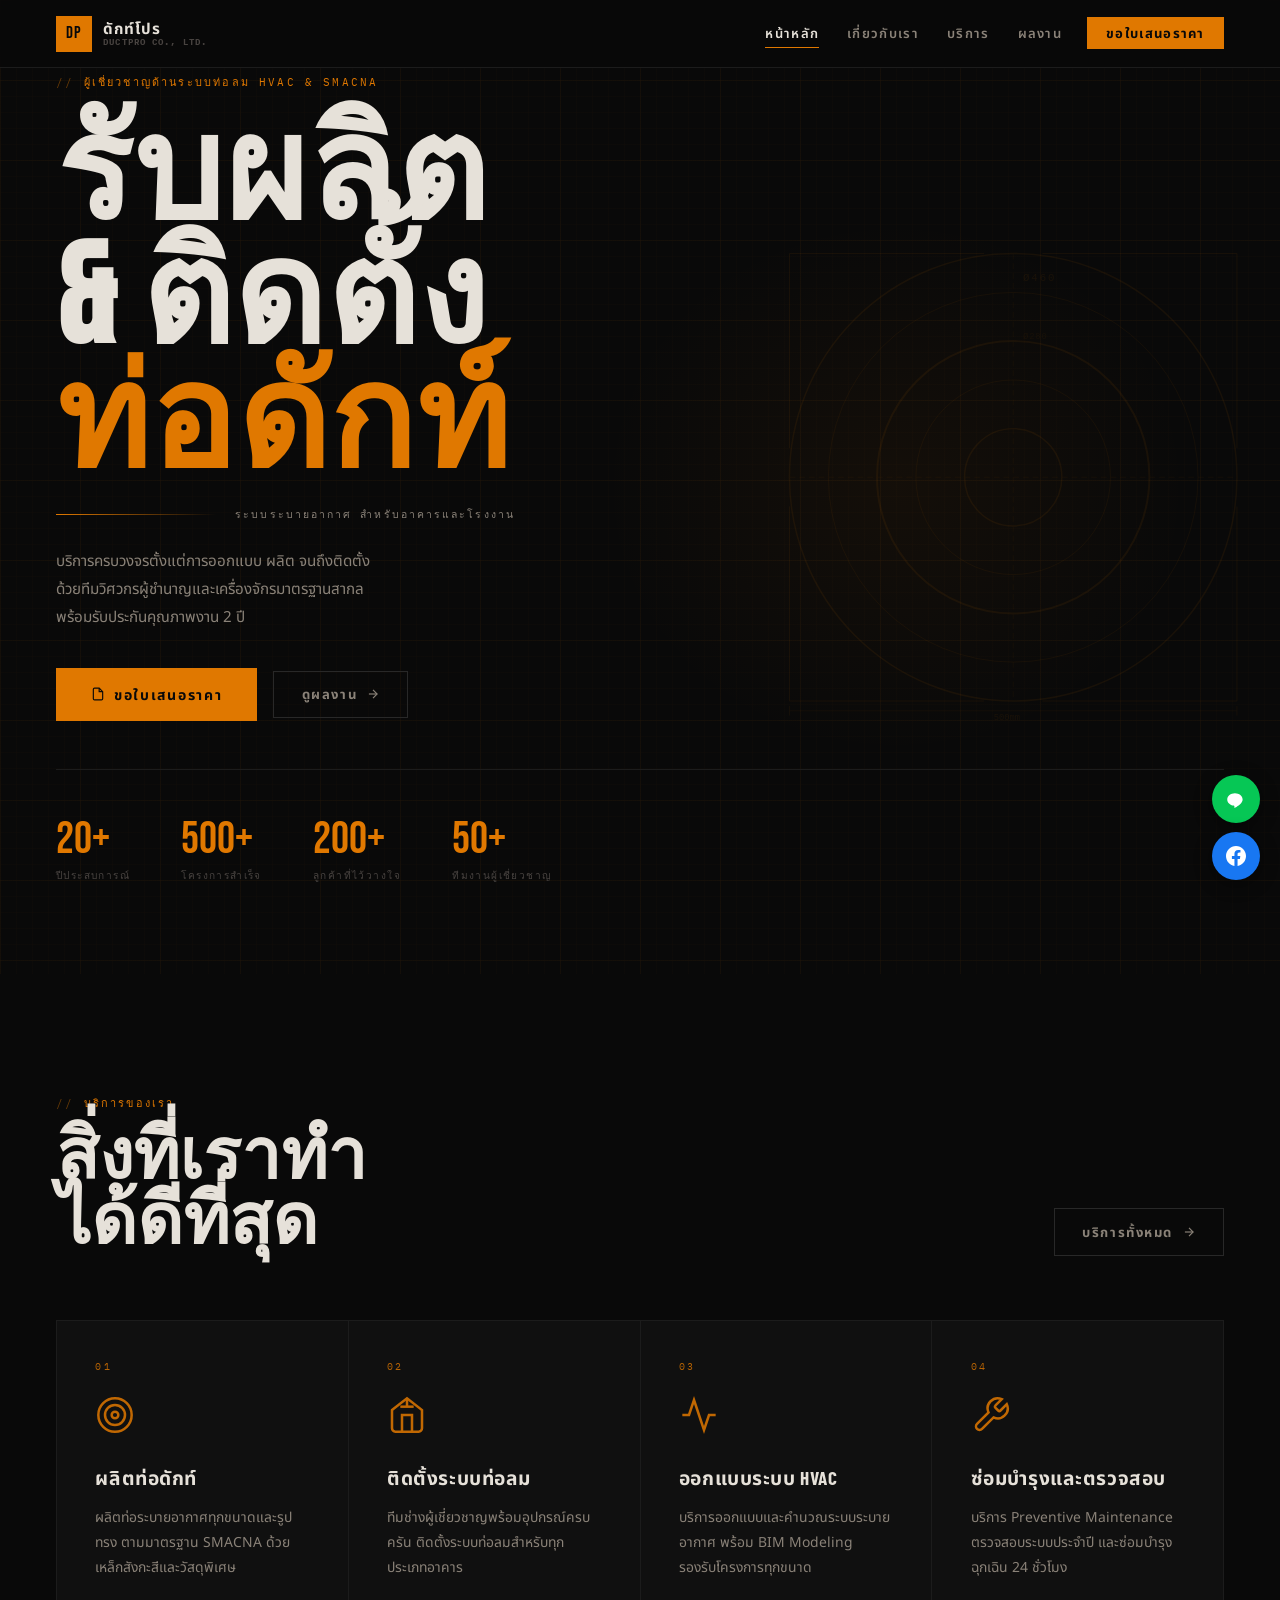
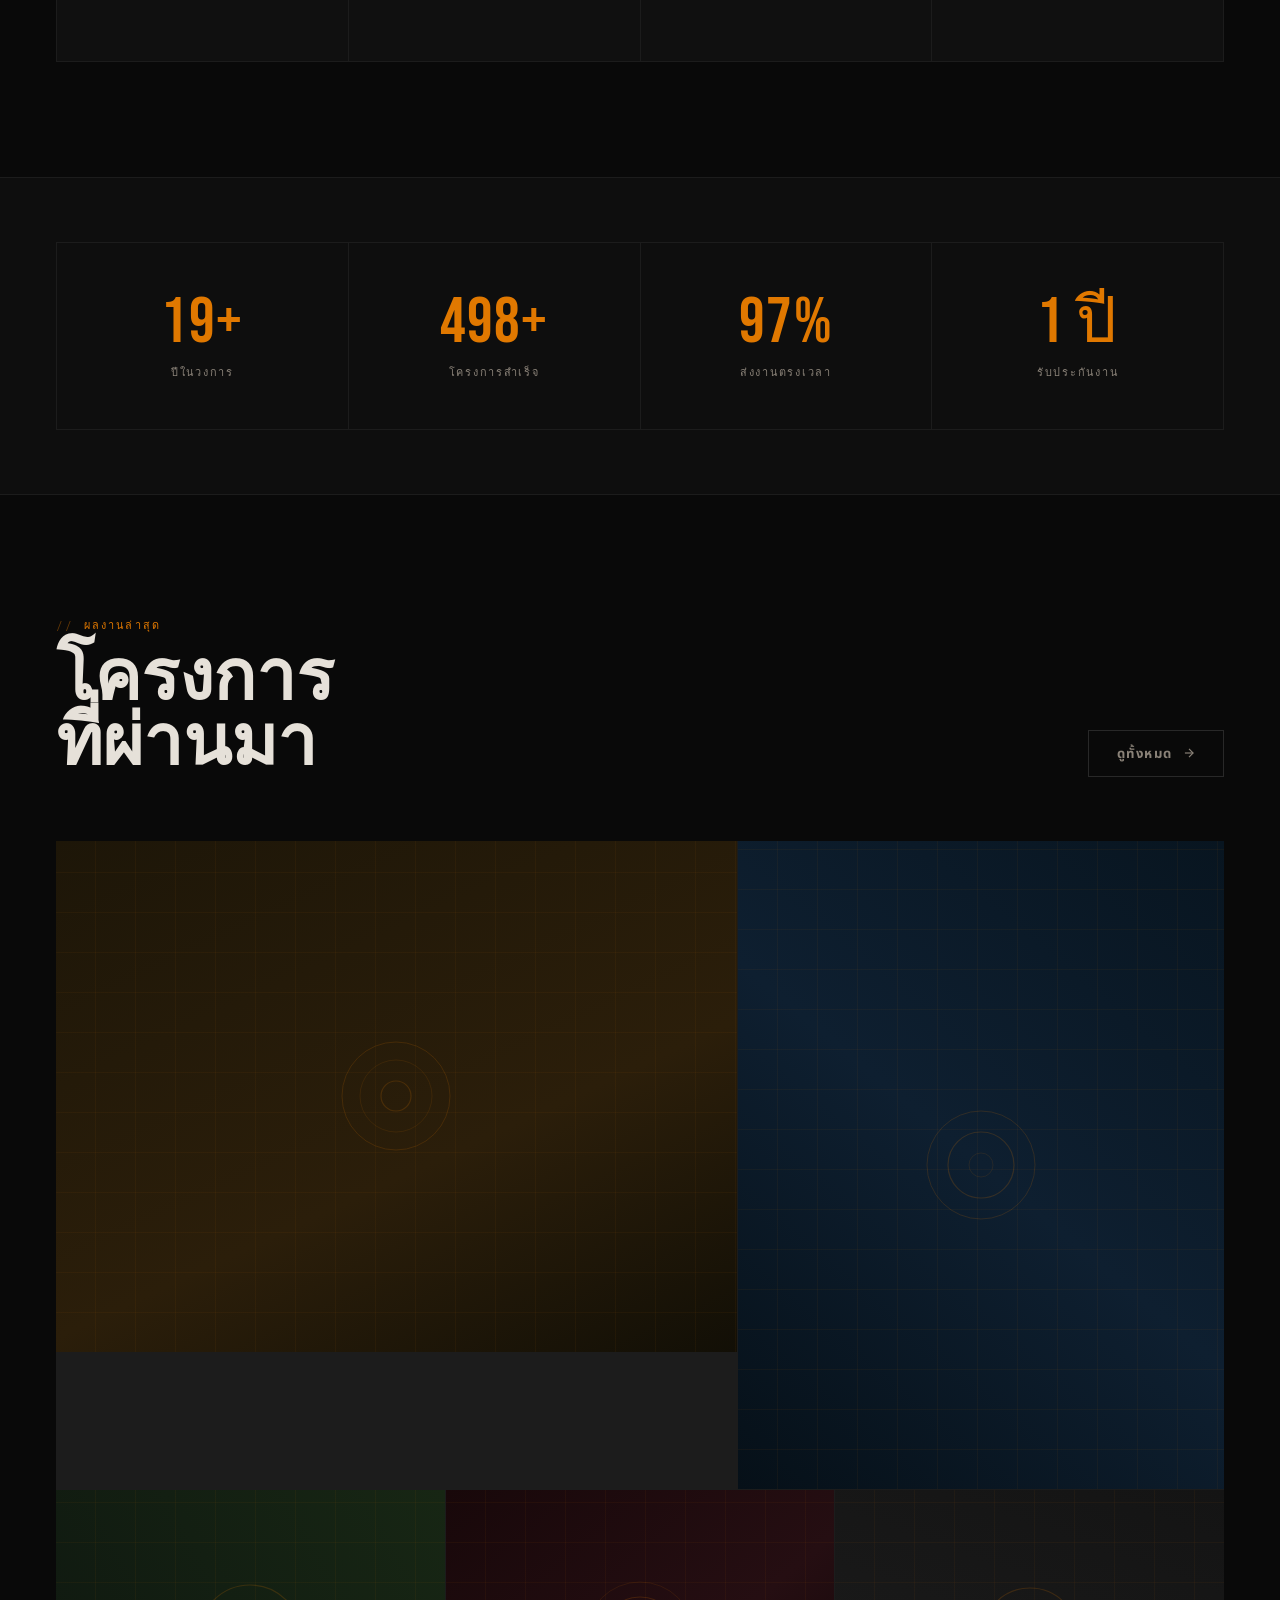
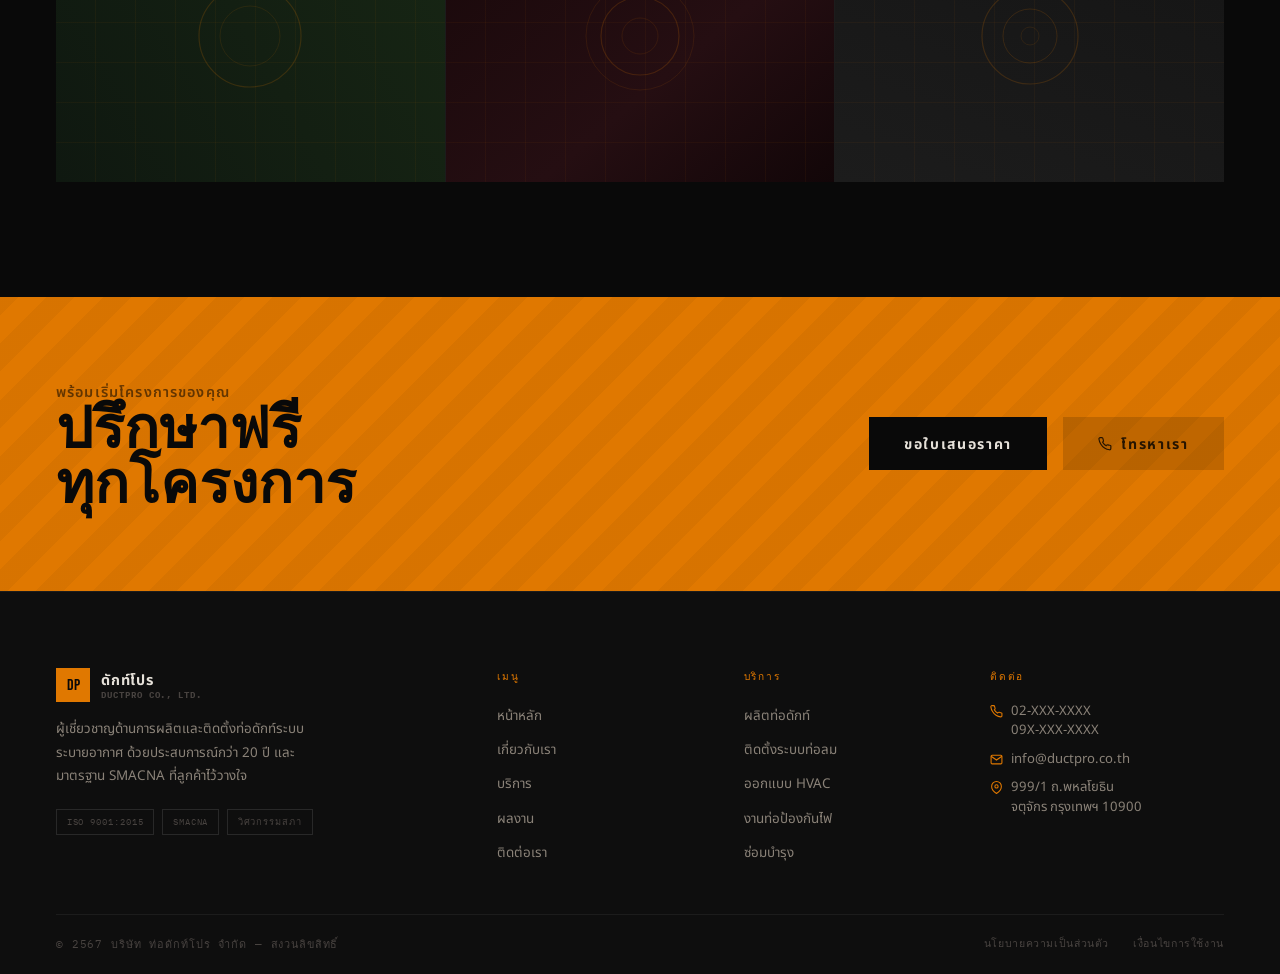
==== index.html @ 01f3a8cb "Initial commit: pipe company website (ท่อดักท์โปร) - 5 pages: home, about, services, portfolio, cont" ====
<!DOCTYPE html>
<html lang="th">
<head>
  <meta charset="UTF-8">
  <meta name="viewport" content="width=device-width, initial-scale=1.0">
  <title>บริษัท ท่อดักท์โปร จำกัด | ผู้เชี่ยวชาญรับผลิตและติดตั้งท่อดักท์ระบบระบายอากาศ</title>
  <meta name="description" content="บริษัท ท่อดักท์โปร จำกัด รับผลิตและติดตั้งท่อดักท์ ระบบท่อลม HVAC สำหรับอาคารสำนักงาน โรงงาน โรงแรม โรงพยาบาล ครบวงจร มาตรฐาน SMACNA ประสบการณ์กว่า 20 ปี">
  <meta name="keywords" content="ท่อดักท์, ท่อลม, ระบบระบายอากาศ, ติดตั้งท่อ, ผลิตท่อ, ท่อ HVAC, ท่อสังกะสี, duct work, ระบบปรับอากาศ, ท่อดักท์โปร">
  <meta property="og:title" content="ท่อดักท์โปร — ผู้เชี่ยวชาญระบบท่อลม HVAC">
  <meta property="og:description" content="รับผลิตและติดตั้งท่อดักท์ระบบระบายอากาศ ครบวงจร มาตรฐาน SMACNA ประสบการณ์ 20 ปี">
  <meta property="og:type" content="website">
  <link rel="preconnect" href="https://fonts.googleapis.com">
  <link rel="preconnect" href="https://fonts.gstatic.com" crossorigin>
  <link href="https://fonts.googleapis.com/css2?family=Bebas+Neue&family=Barlow+Condensed:wght@400;600;700&family=Noto+Sans+Thai:wght@300;400;500;600;700&family=IBM+Plex+Mono:wght@400;500&display=swap" rel="stylesheet">
  <!-- Google Analytics -->
  <script async src="https://www.googletagmanager.com/gtag/js?id=G-XXXXXXXXXX"></script>
  <script>
    window.dataLayer = window.dataLayer || [];
    function gtag(){dataLayer.push(arguments);}
    gtag('js', new Date());
    gtag('config', 'G-XXXXXXXXXX');
  </script>
  <link rel="stylesheet" href="css/style.css">
</head>
<body>

<!-- ─── Navigation ─────────────────────────────────────────── -->
<nav class="nav" id="mainNav">
  <div class="nav__inner">
    <a href="index.html" class="nav__logo">
      <div class="nav__logo-mark">DP</div>
      <div class="nav__logo-text">
        ดักท์โปร
        <span class="nav__logo-sub">DUCTPRO CO., LTD.</span>
      </div>
    </a>
    <ul class="nav__links">
      <li><a href="index.html" class="active">หน้าหลัก</a></li>
      <li><a href="about.html">เกี่ยวกับเรา</a></li>
      <li><a href="services.html">บริการ</a></li>
      <li><a href="portfolio.html">ผลงาน</a></li>
      <li><a href="contact.html" class="nav__cta">ขอใบเสนอราคา</a></li>
    </ul>
    <button class="nav__toggle" id="navToggle" aria-label="เมนู">
      <span></span><span></span><span></span>
    </button>
  </div>
</nav>

<!-- ─── Hero ────────────────────────────────────────────────── -->
<section class="hero">
  <!-- Technical pipe cross-section decoration -->
  <svg class="hero__deco" viewBox="0 0 500 500" fill="none" xmlns="http://www.w3.org/2000/svg" aria-hidden="true">
    <circle cx="250" cy="250" r="230" stroke="#E07800" stroke-width="1.5"/>
    <circle cx="250" cy="250" r="190" stroke="#E07800" stroke-width="0.8"/>
    <circle cx="250" cy="250" r="140" stroke="#E07800" stroke-width="2"/>
    <circle cx="250" cy="250" r="100" stroke="#E07800" stroke-width="0.8"/>
    <circle cx="250" cy="250" r="50"  stroke="#E07800" stroke-width="1.5"/>
    <line x1="20"  y1="250" x2="480" y2="250" stroke="#E07800" stroke-width="0.6" stroke-dasharray="6 4"/>
    <line x1="250" y1="20"  x2="250" y2="480" stroke="#E07800" stroke-width="0.6" stroke-dasharray="6 4"/>
    <path d="M 20 220 L 20 20 L 220 20" stroke="#E07800" stroke-width="1" fill="none"/>
    <path d="M 480 220 L 480 20 L 280 20" stroke="#E07800" stroke-width="1" fill="none"/>
    <path d="M 20 280 L 20 480 L 220 480" stroke="#E07800" stroke-width="1" fill="none"/>
    <path d="M 480 280 L 480 480 L 280 480" stroke="#E07800" stroke-width="1" fill="none"/>
    <text x="260" y="48" fill="#E07800" font-size="11" font-family="monospace" letter-spacing="2">Ø460</text>
    <text x="260" y="108" fill="#E07800" font-size="9" font-family="monospace" letter-spacing="1" opacity="0.7">Ø280</text>
    <line x1="20" y1="490" x2="480" y2="490" stroke="#E07800" stroke-width="0.6"/>
    <line x1="20"  y1="485" x2="20"  y2="495" stroke="#E07800" stroke-width="0.8"/>
    <line x1="480" y1="485" x2="480" y2="495" stroke="#E07800" stroke-width="0.8"/>
    <text x="230" y="500" fill="#E07800" font-size="9" font-family="monospace">500mm</text>
  </svg>

  <div class="hero__content">
    <div class="hero__inner">
      <div class="hero__eyebrow">
        <span class="label">ผู้เชี่ยวชาญด้านระบบท่อลม HVAC &amp; SMACNA</span>
      </div>
      <h1 class="hero__title">
        รับผลิต<br>
        &amp; ติดตั้ง
        <em>ท่อดักท์</em>
      </h1>
      <div class="hero__rule">
        <div class="hero__rule-line"></div>
        <span class="hero__rule-text">ระบบระบายอากาศ สำหรับอาคารและโรงงาน</span>
      </div>
      <p class="hero__desc">
        บริการครบวงจรตั้งแต่การออกแบบ ผลิต จนถึงติดตั้ง<br>
        ด้วยทีมวิศวกรผู้ชำนาญและเครื่องจักรมาตรฐานสากล<br>
        พร้อมรับประกันคุณภาพงาน 2 ปี
      </p>
      <div class="hero__actions">
        <a href="contact.html" class="btn btn--primary btn--lg">
          <svg viewBox="0 0 24 24" fill="none" stroke="currentColor" stroke-width="2"><path d="M14 2H6a2 2 0 0 0-2 2v16a2 2 0 0 0 2 2h12a2 2 0 0 0 2-2V8z"/><polyline points="14 2 14 8 20 8"/></svg>
          ขอใบเสนอราคา
        </a>
        <a href="portfolio.html" class="btn btn--outline">
          ดูผลงาน
          <svg viewBox="0 0 24 24" fill="none" stroke="currentColor" stroke-width="2"><line x1="5" y1="12" x2="19" y2="12"/><polyline points="12 5 19 12 12 19"/></svg>
        </a>
      </div>
      <div class="hero__stats">
        <div class="hero__stat">
          <span class="hero__stat-num" data-target="20" data-suffix="+">20+</span>
          <span class="hero__stat-label">ปีประสบการณ์</span>
        </div>
        <div class="hero__stat">
          <span class="hero__stat-num" data-target="500" data-suffix="+">500+</span>
          <span class="hero__stat-label">โครงการสำเร็จ</span>
        </div>
        <div class="hero__stat">
          <span class="hero__stat-num" data-target="200" data-suffix="+">200+</span>
          <span class="hero__stat-label">ลูกค้าที่ไว้วางใจ</span>
        </div>
        <div class="hero__stat">
          <span class="hero__stat-num" data-target="50" data-suffix="+">50+</span>
          <span class="hero__stat-label">ทีมงานผู้เชี่ยวชาญ</span>
        </div>
      </div>
    </div>
  </div>
</section>

<!-- ─── Services Preview ─────────────────────────────────────── -->
<section class="section">
  <div class="container">
    <div class="sec-header sec-header--row reveal">
      <div>
        <span class="label">บริการของเรา</span>
        <h2 class="sec-title">สิ่งที่เราทำ<br>ได้ดีที่สุด</h2>
      </div>
      <a href="services.html" class="btn btn--outline">
        บริการทั้งหมด
        <svg viewBox="0 0 24 24" fill="none" stroke="currentColor" stroke-width="2"><line x1="5" y1="12" x2="19" y2="12"/><polyline points="12 5 19 12 12 19"/></svg>
      </a>
    </div>
    <div class="services-grid">
      <div class="service-card reveal delay-1">
        <span class="service-card__num">01</span>
        <svg class="service-card__icon" viewBox="0 0 24 24" fill="none" stroke="currentColor" stroke-width="1.5">
          <path d="M12 22C6.477 22 2 17.523 2 12S6.477 2 12 2s10 4.477 10 10-4.477 10-10 10z"/>
          <path d="M12 18c-3.314 0-6-2.686-6-6s2.686-6 6-6 6 2.686 6 6-2.686 6-6 6z"/>
          <circle cx="12" cy="12" r="2"/>
        </svg>
        <h3 class="service-card__title">ผลิตท่อดักท์</h3>
        <p class="service-card__desc">ผลิตท่อระบายอากาศทุกขนาดและรูปทรง ตามมาตรฐาน SMACNA ด้วยเหล็กสังกะสีและวัสดุพิเศษ</p>
        <a href="services.html" class="service-card__link">
          รายละเอียด
          <svg viewBox="0 0 24 24" fill="none" stroke="currentColor" stroke-width="2"><line x1="5" y1="12" x2="19" y2="12"/><polyline points="12 5 19 12 12 19"/></svg>
        </a>
      </div>
      <div class="service-card reveal delay-2">
        <span class="service-card__num">02</span>
        <svg class="service-card__icon" viewBox="0 0 24 24" fill="none" stroke="currentColor" stroke-width="1.5">
          <path d="M3 9l9-7 9 7v11a2 2 0 0 1-2 2H5a2 2 0 0 1-2-2z"/>
          <path d="M9 22V12h6v10"/>
          <line x1="12" y1="2" x2="12" y2="7"/>
          <path d="M8 7h8"/>
        </svg>
        <h3 class="service-card__title">ติดตั้งระบบท่อลม</h3>
        <p class="service-card__desc">ทีมช่างผู้เชี่ยวชาญพร้อมอุปกรณ์ครบครัน ติดตั้งระบบท่อลมสำหรับทุกประเภทอาคาร</p>
        <a href="services.html" class="service-card__link">
          รายละเอียด
          <svg viewBox="0 0 24 24" fill="none" stroke="currentColor" stroke-width="2"><line x1="5" y1="12" x2="19" y2="12"/><polyline points="12 5 19 12 12 19"/></svg>
        </a>
      </div>
      <div class="service-card reveal delay-3">
        <span class="service-card__num">03</span>
        <svg class="service-card__icon" viewBox="0 0 24 24" fill="none" stroke="currentColor" stroke-width="1.5">
          <polyline points="22 12 18 12 15 21 9 3 6 12 2 12"/>
        </svg>
        <h3 class="service-card__title">ออกแบบระบบ HVAC</h3>
        <p class="service-card__desc">บริการออกแบบและคำนวณระบบระบายอากาศ พร้อม BIM Modeling รองรับโครงการทุกขนาด</p>
        <a href="services.html" class="service-card__link">
          รายละเอียด
          <svg viewBox="0 0 24 24" fill="none" stroke="currentColor" stroke-width="2"><line x1="5" y1="12" x2="19" y2="12"/><polyline points="12 5 19 12 12 19"/></svg>
        </a>
      </div>
      <div class="service-card reveal delay-4">
        <span class="service-card__num">04</span>
        <svg class="service-card__icon" viewBox="0 0 24 24" fill="none" stroke="currentColor" stroke-width="1.5">
          <path d="M14.7 6.3a1 1 0 0 0 0 1.4l1.6 1.6a1 1 0 0 0 1.4 0l3.77-3.77a6 6 0 0 1-7.94 7.94l-6.91 6.91a2.12 2.12 0 0 1-3-3l6.91-6.91a6 6 0 0 1 7.94-7.94l-3.76 3.76z"/>
        </svg>
        <h3 class="service-card__title">ซ่อมบำรุงและตรวจสอบ</h3>
        <p class="service-card__desc">บริการ Preventive Maintenance ตรวจสอบระบบประจำปี และซ่อมบำรุงฉุกเฉิน 24 ชั่วโมง</p>
        <a href="services.html" class="service-card__link">
          รายละเอียด
          <svg viewBox="0 0 24 24" fill="none" stroke="currentColor" stroke-width="2"><line x1="5" y1="12" x2="19" y2="12"/><polyline points="12 5 19 12 12 19"/></svg>
        </a>
      </div>
    </div>
  </div>
</section>

<!-- ─── Stats ────────────────────────────────────────────────── -->
<div class="stats-strip section--sm">
  <div class="container">
    <div class="stats-grid reveal">
      <div class="stat-item">
        <span class="stat-item__num" data-target="20" data-suffix="+">20+</span>
        <span class="stat-item__label">ปีในวงการ</span>
      </div>
      <div class="stat-item">
        <span class="stat-item__num" data-target="500" data-suffix="+">500+</span>
        <span class="stat-item__label">โครงการสำเร็จ</span>
      </div>
      <div class="stat-item">
        <span class="stat-item__num" data-target="98" data-suffix="%">98%</span>
        <span class="stat-item__label">ส่งงานตรงเวลา</span>
      </div>
      <div class="stat-item">
        <span class="stat-item__num" data-target="2" data-suffix=" ปี">2 ปี</span>
        <span class="stat-item__label">รับประกันงาน</span>
      </div>
    </div>
  </div>
</div>

<!-- ─── Portfolio Preview ────────────────────────────────────── -->
<section class="section">
  <div class="container">
    <div class="sec-header sec-header--row reveal">
      <div>
        <span class="label">ผลงานล่าสุด</span>
        <h2 class="sec-title">โครงการ<br>ที่ผ่านมา</h2>
      </div>
      <a href="portfolio.html" class="btn btn--outline">
        ดูทั้งหมด
        <svg viewBox="0 0 24 24" fill="none" stroke="currentColor" stroke-width="2"><line x1="5" y1="12" x2="19" y2="12"/><polyline points="12 5 19 12 12 19"/></svg>
      </a>
    </div>
    <div class="port-grid reveal">
      <div class="port-item port-grid__main">
        <div class="port-item__bg pf-bg pf-1">
          <svg class="pf-mark" viewBox="0 0 200 200" fill="none"><circle cx="100" cy="100" r="90" stroke="#E07800" stroke-width="1.5"/><circle cx="100" cy="100" r="60" stroke="#E07800" stroke-width="1"/><circle cx="100" cy="100" r="25" stroke="#E07800" stroke-width="2"/></svg>
        </div>
        <div class="port-item__overlay">
          <span class="port-item__tag">อาคารสำนักงาน</span>
          <span class="port-item__name">สีลม ทาวเวอร์ — ระบบ AHU ชั้น B2–40</span>
        </div>
      </div>
      <div class="port-item port-grid__side port-item--tall">
        <div class="port-item__bg pf-bg pf-2">
          <svg class="pf-mark" viewBox="0 0 200 200" fill="none"><circle cx="100" cy="100" r="90" stroke="#E07800" stroke-width="1.5"/><circle cx="100" cy="100" r="55" stroke="#E07800" stroke-width="2"/><circle cx="100" cy="100" r="20" stroke="#E07800" stroke-width="1"/></svg>
        </div>
        <div class="port-item__overlay">
          <span class="port-item__tag">โรงพยาบาล</span>
          <span class="port-item__name">กรุงเทพ นอร์ธ — ระบบ Negative Pressure</span>
        </div>
      </div>
      <div class="port-item port-grid__third">
        <div class="port-item__bg pf-bg pf-3">
          <svg class="pf-mark" viewBox="0 0 200 200" fill="none"><circle cx="100" cy="100" r="85" stroke="#E07800" stroke-width="2"/><circle cx="100" cy="100" r="50" stroke="#E07800" stroke-width="1"/></svg>
        </div>
        <div class="port-item__overlay">
          <span class="port-item__tag">โรงงาน</span>
          <span class="port-item__name">WHA Bangna — Industrial Exhaust</span>
        </div>
      </div>
      <div class="port-item port-grid__third">
        <div class="port-item__bg pf-bg pf-4">
          <svg class="pf-mark" viewBox="0 0 200 200" fill="none"><circle cx="100" cy="100" r="90" stroke="#E07800" stroke-width="1"/><circle cx="100" cy="100" r="65" stroke="#E07800" stroke-width="2"/><circle cx="100" cy="100" r="30" stroke="#E07800" stroke-width="1"/></svg>
        </div>
        <div class="port-item__overlay">
          <span class="port-item__tag">โรงแรม</span>
          <span class="port-item__name">แกรนด์ เรสซิเดนซ์ — ท่อดักท์ 120 ชั้น</span>
        </div>
      </div>
      <div class="port-item port-grid__third">
        <div class="port-item__bg pf-bg pf-5">
          <svg class="pf-mark" viewBox="0 0 200 200" fill="none"><circle cx="100" cy="100" r="80" stroke="#E07800" stroke-width="2"/><circle cx="100" cy="100" r="45" stroke="#E07800" stroke-width="1.5"/><circle cx="100" cy="100" r="15" stroke="#E07800" stroke-width="1"/></svg>
        </div>
        <div class="port-item__overlay">
          <span class="port-item__tag">ศูนย์การค้า</span>
          <span class="port-item__name">เมกา รังสิต — Supply &amp; Return Air</span>
        </div>
      </div>
    </div>
  </div>
</section>

<!-- ─── CTA Band ──────────────────────────────────────────────── -->
<div class="cta-band">
  <div class="container">
    <div class="cta-band__inner">
      <div>
        <p class="cta-band__sub">พร้อมเริ่มโครงการของคุณ</p>
        <h2 class="cta-band__title">ปรึกษาฟรี<br>ทุกโครงการ</h2>
      </div>
      <div style="display:flex;gap:1rem;flex-wrap:wrap;align-items:center;">
        <a href="contact.html" class="btn btn--dark btn--lg">ขอใบเสนอราคา</a>
        <a href="tel:02XXXXXXX" class="btn btn--dark btn--lg" style="background:rgba(0,0,0,0.15);color:rgba(0,0,0,0.8);">
          <svg viewBox="0 0 24 24" fill="none" stroke="currentColor" stroke-width="2"><path d="M22 16.92v3a2 2 0 0 1-2.18 2 19.79 19.79 0 0 1-8.63-3.07A19.5 19.5 0 0 1 4.69 12 19.79 19.79 0 0 1 1.61 3.4 2 2 0 0 1 3.6 1.21h3a2 2 0 0 1 2 1.72 12.84 12.84 0 0 0 .7 2.81 2 2 0 0 1-.45 2.11L7.91 8.9a16 16 0 0 0 6 6l.95-.95a2 2 0 0 1 2.11-.45 12.84 12.84 0 0 0 2.81.7A2 2 0 0 1 22 16.92z"/></svg>
          โทรหาเรา
        </a>
      </div>
    </div>
  </div>
</div>

<!-- ─── Footer ────────────────────────────────────────────────── -->
<footer class="footer">
  <div class="container">
    <div class="footer__grid">
      <div>
        <div class="footer__logo">
          <div class="footer__logo-mark">DP</div>
          <div class="footer__logo-text">
            ดักท์โปร
            <span class="footer__logo-sub">DUCTPRO CO., LTD.</span>
          </div>
        </div>
        <p class="footer__tagline">ผู้เชี่ยวชาญด้านการผลิตและติดตั้งท่อดักท์ระบบระบายอากาศ ด้วยประสบการณ์กว่า 20 ปี และมาตรฐาน SMACNA ที่ลูกค้าไว้วางใจ</p>
        <div class="footer__cert">
          <span class="footer__cert-tag">ISO 9001:2015</span>
          <span class="footer__cert-tag">SMACNA</span>
          <span class="footer__cert-tag">วิศวกรรมสภา</span>
        </div>
      </div>
      <div>
        <span class="footer__col-label">เมนู</span>
        <ul class="footer__links">
          <li><a href="index.html">หน้าหลัก</a></li>
          <li><a href="about.html">เกี่ยวกับเรา</a></li>
          <li><a href="services.html">บริการ</a></li>
          <li><a href="portfolio.html">ผลงาน</a></li>
          <li><a href="contact.html">ติดต่อเรา</a></li>
        </ul>
      </div>
      <div>
        <span class="footer__col-label">บริการ</span>
        <ul class="footer__links">
          <li><a href="services.html">ผลิตท่อดักท์</a></li>
          <li><a href="services.html">ติดตั้งระบบท่อลม</a></li>
          <li><a href="services.html">ออกแบบ HVAC</a></li>
          <li><a href="services.html">งานท่อป้องกันไฟ</a></li>
          <li><a href="services.html">ซ่อมบำรุง</a></li>
        </ul>
      </div>
      <div>
        <span class="footer__col-label">ติดต่อ</span>
        <div class="footer__contact-row">
          <svg viewBox="0 0 24 24" fill="none" stroke="currentColor" stroke-width="2"><path d="M22 16.92v3a2 2 0 0 1-2.18 2 19.79 19.79 0 0 1-8.63-3.07A19.5 19.5 0 0 1 4.69 12 19.79 19.79 0 0 1 1.61 3.4 2 2 0 0 1 3.6 1.21h3a2 2 0 0 1 2 1.72 12.84 12.84 0 0 0 .7 2.81 2 2 0 0 1-.45 2.11L7.91 8.9a16 16 0 0 0 6 6l.95-.95a2 2 0 0 1 2.11-.45 12.84 12.84 0 0 0 2.81.7A2 2 0 0 1 22 16.92z"/></svg>
          <span>02-XXX-XXXX<br>09X-XXX-XXXX</span>
        </div>
        <div class="footer__contact-row">
          <svg viewBox="0 0 24 24" fill="none" stroke="currentColor" stroke-width="2"><path d="M4 4h16c1.1 0 2 .9 2 2v12c0 1.1-.9 2-2 2H4c-1.1 0-2-.9-2-2V6c0-1.1.9-2 2-2z"/><polyline points="22,6 12,13 2,6"/></svg>
          <span>info@ductpro.co.th</span>
        </div>
        <div class="footer__contact-row">
          <svg viewBox="0 0 24 24" fill="none" stroke="currentColor" stroke-width="2"><path d="M21 10c0 7-9 13-9 13s-9-6-9-13a9 9 0 0 1 18 0z"/><circle cx="12" cy="10" r="3"/></svg>
          <span>999/1 ถ.พหลโยธิน<br>จตุจักร กรุงเทพฯ 10900</span>
        </div>
      </div>
    </div>
    <div class="footer__bottom">
      <span class="footer__copy">© 2567 บริษัท ท่อดักท์โปร จำกัด — สงวนลิขสิทธิ์</span>
      <div class="footer__bottom-links">
        <a href="#">นโยบายความเป็นส่วนตัว</a>
        <a href="#">เงื่อนไขการใช้งาน</a>
      </div>
    </div>
  </div>
</footer>

<!-- ─── Floating Social ───────────────────────────────────────── -->
<div class="float-social">
  <a href="https://line.me/ti/p/@ductpro" class="float-social__btn float-social__btn--line" target="_blank" rel="noopener" title="ติดต่อ Line">
    <svg viewBox="0 0 24 24" xmlns="http://www.w3.org/2000/svg"><path d="M19.952 12.5c0-4.136-4.145-7.5-9.24-7.5C5.617 5 1.5 8.364 1.5 12.5c0 3.704 3.285 6.81 7.723 7.396.301.065.711.198.814.455.093.234.061.6.03.835l-.133.794c-.04.234-.187.916.804.5 1-.416 5.364-3.16 7.32-5.41C19.344 15.41 19.952 14.02 19.952 12.5z"/></svg>
  </a>
  <a href="https://facebook.com/ductpro.thailand" class="float-social__btn float-social__btn--fb" target="_blank" rel="noopener" title="Facebook">
    <svg viewBox="0 0 24 24" xmlns="http://www.w3.org/2000/svg"><path d="M24 12.073C24 5.405 18.627 0 12 0S0 5.405 0 12.073C0 18.1 4.388 23.094 10.125 24v-8.437H7.078v-3.49h3.047V9.41c0-3.025 1.791-4.697 4.533-4.697 1.313 0 2.686.236 2.686.236v2.97h-1.513c-1.491 0-1.956.93-1.956 1.883v2.27h3.328l-.532 3.49h-2.796V24C19.612 23.094 24 18.1 24 12.073z"/></svg>
  </a>
</div>

<script src="js/main.js"></script>
</body>
</html>
---- css/style.css ----
/* ============================================================
   DUCTPRO — Industrial Pipe & HVAC Company
   ============================================================ */

@import url('https://fonts.googleapis.com/css2?family=Bebas+Neue&family=Barlow+Condensed:wght@400;600;700&family=Noto+Sans+Thai:wght@300;400;500;600;700&family=IBM+Plex+Mono:wght@400;500&display=swap');

/* ── Custom Properties ──────────────────────────────────── */
:root {
  --bg:        #090909;
  --bg-2:      #0e0e0e;
  --bg-3:      #141414;
  --bg-card:   #101010;
  --bg-card-h: #171717;

  --text:      #e6e1d9;
  --text-2:    #8a8278;
  --text-3:    #484340;

  --accent:    #e07800;
  --accent-h:  #f08c18;
  --accent-bg: rgba(224,120,0,0.07);
  --accent-bd: rgba(224,120,0,0.22);

  --steel:     #7a8fa3;
  --border:    #1c1c1c;
  --border-2:  #282828;

  --font-disp: 'Bebas Neue', impact, sans-serif;
  --font-cond: 'Barlow Condensed', 'Noto Sans Thai', sans-serif;
  --font-body: 'Noto Sans Thai', 'Barlow Condensed', sans-serif;
  --font-mono: 'IBM Plex Mono', 'Courier New', monospace;

  --nav-h:  68px;
  --max-w:  1300px;
  --pad:    clamp(1.25rem, 4.5vw, 3.5rem);
  --gap:    clamp(1rem, 2.5vw, 2rem);
  --tr:     0.26s cubic-bezier(0.4, 0, 0.2, 1);
  --tr-out: 0.6s  cubic-bezier(0.16, 1, 0.3, 1);
}

/* ── Reset ──────────────────────────────────────────────── */
*, *::before, *::after { box-sizing: border-box; margin: 0; padding: 0; }
html { font-size: 16px; scroll-behavior: smooth; }
body {
  background: var(--bg);
  color: var(--text);
  font-family: var(--font-body);
  font-size: 1rem;
  line-height: 1.7;
  -webkit-font-smoothing: antialiased;
  overflow-x: hidden;
}
img { display: block; max-width: 100%; }
a { color: inherit; text-decoration: none; }
ul { list-style: none; }
button { cursor: pointer; border: none; background: none; font: inherit; }
input, textarea, select { font-family: var(--font-body); font-size: 1rem; color: var(--text); }

::-webkit-scrollbar { width: 3px; }
::-webkit-scrollbar-track { background: var(--bg); }
::-webkit-scrollbar-thumb { background: var(--accent); }

/* ── Layout ─────────────────────────────────────────────── */
.container {
  max-width: var(--max-w);
  margin: 0 auto;
  padding: 0 var(--pad);
}
.section { padding: clamp(4rem, 9vw, 8rem) 0; }
.section--sm { padding: clamp(2.5rem, 5vw, 4.5rem) 0; }

/* ── Type Utilities ─────────────────────────────────────── */
.label {
  font-family: var(--font-mono);
  font-size: 0.68rem;
  letter-spacing: 0.2em;
  text-transform: uppercase;
  color: var(--accent);
  display: inline-block;
}
.label::before { content: '// '; opacity: 0.45; }

/* ── Navigation ─────────────────────────────────────────── */
.nav {
  position: fixed;
  inset: 0 0 auto;
  z-index: 100;
  height: var(--nav-h);
  background: rgba(9,9,9,0.88);
  backdrop-filter: blur(16px);
  -webkit-backdrop-filter: blur(16px);
  border-bottom: 1px solid var(--border);
  transition: background var(--tr), border-color var(--tr);
}
.nav.scrolled {
  background: rgba(9,9,9,0.97);
  border-bottom-color: var(--border-2);
}
.nav__inner {
  display: flex;
  align-items: center;
  justify-content: space-between;
  height: 100%;
  max-width: var(--max-w);
  margin: 0 auto;
  padding: 0 var(--pad);
}

.nav__logo {
  display: flex;
  align-items: center;
  gap: 0.7rem;
}
.nav__logo-mark {
  width: 36px; height: 36px;
  background: var(--accent);
  color: var(--bg);
  display: flex; align-items: center; justify-content: center;
  font-family: var(--font-disp);
  font-size: 1.05rem;
  letter-spacing: 0.05em;
  flex-shrink: 0;
}
.nav__logo-text {
  font-family: var(--font-cond);
  font-weight: 700;
  font-size: 0.95rem;
  letter-spacing: 0.06em;
  line-height: 1.1;
}
.nav__logo-sub {
  display: block;
  font-family: var(--font-mono);
  font-size: 0.58rem;
  color: var(--text-3);
  letter-spacing: 0.12em;
  margin-top: 1px;
}

.nav__links {
  display: flex;
  align-items: center;
  gap: 0.15rem;
}
.nav__links a {
  padding: 0.38rem 0.8rem;
  font-family: var(--font-cond);
  font-weight: 600;
  font-size: 0.82rem;
  letter-spacing: 0.1em;
  text-transform: uppercase;
  color: var(--text-2);
  transition: color var(--tr);
  position: relative;
}
.nav__links a::after {
  content: '';
  position: absolute;
  bottom: -1px; left: 50%; right: 50%;
  height: 1px;
  background: var(--accent);
  transition: left var(--tr), right var(--tr);
}
.nav__links a:hover,
.nav__links a.active { color: var(--text); }
.nav__links a:hover::after,
.nav__links a.active::after { left: 0.8rem; right: 0.8rem; }

.nav__cta {
  margin-left: 0.6rem;
  padding: 0.48rem 1.2rem !important;
  background: var(--accent) !important;
  color: var(--bg) !important;
  font-weight: 700 !important;
  transition: background var(--tr) !important;
}
.nav__cta::after { display: none !important; }
.nav__cta:hover { background: var(--accent-h) !important; color: var(--bg) !important; }

.nav__toggle {
  display: none;
  flex-direction: column;
  gap: 5px;
  padding: 4px;
}
.nav__toggle span {
  display: block;
  width: 22px; height: 1.5px;
  background: var(--text);
  transition: transform var(--tr), opacity var(--tr);
  transform-origin: center;
}
.nav__toggle.open span:nth-child(1) { transform: translateY(6.5px) rotate(45deg); }
.nav__toggle.open span:nth-child(2) { opacity: 0; transform: scaleX(0); }
.nav__toggle.open span:nth-child(3) { transform: translateY(-6.5px) rotate(-45deg); }

/* ── Buttons ─────────────────────────────────────────────── */
.btn {
  display: inline-flex;
  align-items: center;
  gap: 0.55rem;
  padding: 0.72rem 1.7rem;
  font-family: var(--font-cond);
  font-weight: 700;
  font-size: 0.82rem;
  letter-spacing: 0.12em;
  text-transform: uppercase;
  transition: all var(--tr);
  white-space: nowrap;
}
.btn svg { width: 14px; height: 14px; flex-shrink: 0; }
.btn--primary {
  background: var(--accent);
  color: var(--bg);
}
.btn--primary:hover { background: var(--accent-h); transform: translateY(-1px); }
.btn--outline {
  background: transparent;
  color: var(--text-2);
  border: 1px solid var(--border-2);
}
.btn--outline:hover { border-color: var(--accent); color: var(--accent); }
.btn--dark { background: var(--bg); color: var(--text); }
.btn--dark:hover { background: var(--bg-3); }
.btn--lg { padding: 0.9rem 2.2rem; font-size: 0.88rem; }

/* ── Hero ────────────────────────────────────────────────── */
.hero {
  position: relative;
  min-height: 100svh;
  min-height: 100vh;
  padding-top: var(--nav-h);
  display: flex;
  align-items: flex-end;
  overflow: hidden;
}
/* Blueprint grid */
.hero::before {
  content: '';
  position: absolute;
  inset: 0;
  background-image:
    linear-gradient(rgba(224,120,0,0.035) 1px, transparent 1px),
    linear-gradient(90deg, rgba(224,120,0,0.035) 1px, transparent 1px),
    linear-gradient(rgba(224,120,0,0.015) 1px, transparent 1px),
    linear-gradient(90deg, rgba(224,120,0,0.015) 1px, transparent 1px);
  background-size: 80px 80px, 80px 80px, 16px 16px, 16px 16px;
  pointer-events: none;
}
/* Radial glow */
.hero::after {
  content: '';
  position: absolute;
  right: 5%; top: 20%;
  width: 50%; height: 60%;
  background: radial-gradient(ellipse, rgba(224,120,0,0.05) 0%, transparent 65%);
  pointer-events: none;
}
.hero__deco {
  position: absolute;
  right: calc(var(--pad) - 2rem);
  top: 50%;
  transform: translateY(-52%);
  width: clamp(280px, 38vw, 520px);
  opacity: 0.07;
  pointer-events: none;
}
.hero__content {
  position: relative;
  z-index: 2;
  width: 100%;
  padding-bottom: clamp(3rem, 7vw, 6rem);
}
.hero__inner {
  max-width: var(--max-w);
  margin: 0 auto;
  padding: 0 var(--pad);
}
.hero__eyebrow { margin-bottom: 1.25rem; }
.hero__title {
  font-family: var(--font-disp);
  font-size: clamp(3.8rem, 11vw, 10.5rem);
  line-height: 0.88;
  letter-spacing: 0.01em;
  color: var(--text);
}
.hero__title em {
  font-style: normal;
  color: var(--accent);
  display: block;
}
.hero__rule {
  display: flex;
  align-items: center;
  gap: 1.2rem;
  margin: 1.2rem 0 1.5rem;
}
.hero__rule-line {
  width: 160px; height: 1px;
  background: linear-gradient(90deg, var(--accent) 0%, transparent 100%);
}
.hero__rule-text {
  font-family: var(--font-mono);
  font-size: 0.65rem;
  letter-spacing: 0.2em;
  text-transform: uppercase;
  color: var(--text-2);
  white-space: nowrap;
}
.hero__desc {
  color: var(--text-2);
  font-size: 0.95rem;
  line-height: 1.85;
  max-width: 430px;
  margin-bottom: 2.25rem;
}
.hero__actions {
  display: flex;
  align-items: center;
  gap: 1rem;
  flex-wrap: wrap;
}
.hero__stats {
  display: flex;
  gap: clamp(1.5rem, 4vw, 3.5rem);
  flex-wrap: wrap;
  margin-top: clamp(2rem, 4vw, 3rem);
  padding-top: clamp(2rem, 4vw, 3rem);
  border-top: 1px solid var(--border);
}
.hero__stat {}
.hero__stat-num {
  font-family: var(--font-disp);
  font-size: clamp(1.8rem, 3.5vw, 2.8rem);
  color: var(--accent);
  line-height: 1;
  display: block;
}
.hero__stat-label {
  font-family: var(--font-mono);
  font-size: 0.63rem;
  color: var(--text-3);
  letter-spacing: 0.14em;
  text-transform: uppercase;
  display: block;
  margin-top: 0.3rem;
}

/* ── Section Header ─────────────────────────────────────── */
.sec-header { margin-bottom: clamp(2.5rem, 5vw, 4rem); }
.sec-header--center { text-align: center; }
.sec-header--row {
  display: flex;
  align-items: flex-end;
  justify-content: space-between;
  gap: 2rem;
  flex-wrap: wrap;
}
.sec-title {
  font-family: var(--font-disp);
  font-size: clamp(2.4rem, 5.5vw, 5rem);
  line-height: 0.92;
  margin-top: 0.6rem;
}
.sec-sub {
  color: var(--text-2);
  max-width: 500px;
  margin-top: 0.9rem;
  font-size: 0.92rem;
  line-height: 1.85;
}

/* ── Service Cards (Home preview) ───────────────────────── */
.services-grid {
  display: grid;
  grid-template-columns: repeat(auto-fit, minmax(265px, 1fr));
  gap: 1px;
  background: var(--border);
  border: 1px solid var(--border);
}
.service-card {
  background: var(--bg-card);
  padding: clamp(1.75rem, 3vw, 2.5rem);
  position: relative;
  overflow: hidden;
  transition: background var(--tr);
}
.service-card::before {
  content: '';
  position: absolute;
  top: 0; left: 0; right: 0;
  height: 2px;
  background: var(--accent);
  transform: scaleX(0);
  transform-origin: left;
  transition: transform var(--tr-out);
}
.service-card:hover { background: var(--bg-card-h); }
.service-card:hover::before { transform: scaleX(1); }
.service-card__num {
  font-family: var(--font-mono);
  font-size: 0.62rem;
  color: var(--accent);
  letter-spacing: 0.22em;
  margin-bottom: 1.2rem;
  display: block;
  opacity: 0.8;
}
.service-card__icon {
  width: 40px; height: 40px;
  color: var(--accent);
  margin-bottom: 1.1rem;
  opacity: 0.85;
}
.service-card__title {
  font-family: var(--font-cond);
  font-size: 1.2rem;
  font-weight: 700;
  letter-spacing: 0.03em;
  margin-bottom: 0.65rem;
}
.service-card__desc {
  font-size: 0.87rem;
  color: var(--text-2);
  line-height: 1.8;
}
.service-card__link {
  display: inline-flex;
  align-items: center;
  gap: 0.35rem;
  font-family: var(--font-cond);
  font-size: 0.72rem;
  font-weight: 700;
  letter-spacing: 0.12em;
  text-transform: uppercase;
  color: var(--accent);
  margin-top: 1.2rem;
  opacity: 0;
  transform: translateX(-6px);
  transition: opacity var(--tr), transform var(--tr);
}
.service-card__link svg { width: 12px; height: 12px; }
.service-card:hover .service-card__link { opacity: 1; transform: translateX(0); }

/* ── Stats Strip ─────────────────────────────────────────── */
.stats-strip {
  background: var(--bg-2);
  border-top: 1px solid var(--border);
  border-bottom: 1px solid var(--border);
}
.stats-grid {
  display: grid;
  grid-template-columns: repeat(4, 1fr);
  gap: 1px;
  background: var(--border);
  border: 1px solid var(--border);
}
.stat-item {
  background: var(--bg-2);
  padding: clamp(2rem, 4vw, 3rem);
  text-align: center;
  position: relative;
  overflow: hidden;
}
.stat-item::before {
  content: '';
  position: absolute;
  bottom: 0; left: 0; right: 0;
  height: 1px;
  background: transparent;
  transition: background var(--tr);
}
.stat-item:hover::before { background: var(--accent); }
.stat-item__num {
  font-family: var(--font-disp);
  font-size: clamp(2.8rem, 5vw, 5rem);
  color: var(--accent);
  line-height: 1;
  display: block;
  letter-spacing: 0.02em;
}
.stat-item__label {
  font-family: var(--font-mono);
  font-size: 0.68rem;
  letter-spacing: 0.16em;
  text-transform: uppercase;
  color: var(--text-2);
  margin-top: 0.5rem;
  display: block;
}

/* ── Portfolio Preview (Home) ───────────────────────────── */
.port-grid {
  display: grid;
  grid-template-columns: repeat(12, 1fr);
  gap: 1px;
  background: var(--border);
}
.port-grid__main { grid-column: span 7; }
.port-grid__side { grid-column: span 5; }
.port-grid__third { grid-column: span 4; }

.port-item {
  position: relative;
  overflow: hidden;
  background: var(--bg-3);
  aspect-ratio: 4/3;
}
.port-item--tall { aspect-ratio: 3/4; }
.port-item__bg {
  position: absolute;
  inset: 0;
  transition: transform 0.7s var(--tr-out);
}
.port-item:hover .port-item__bg { transform: scale(1.05); }
.port-item__overlay {
  position: absolute;
  inset: 0;
  background: linear-gradient(180deg, transparent 40%, rgba(0,0,0,0.88) 100%);
  display: flex;
  flex-direction: column;
  justify-content: flex-end;
  padding: clamp(1rem, 2.5vw, 1.75rem);
  opacity: 0;
  transition: opacity var(--tr);
}
.port-item:hover .port-item__overlay { opacity: 1; }
.port-item__tag {
  font-family: var(--font-mono);
  font-size: 0.6rem;
  letter-spacing: 0.18em;
  text-transform: uppercase;
  color: var(--accent);
  margin-bottom: 0.3rem;
  display: block;
}
.port-item__name {
  font-family: var(--font-cond);
  font-size: 1.1rem;
  font-weight: 700;
  letter-spacing: 0.02em;
  color: #fff;
}

/* Image Placeholder Styles */
.pf-bg { position: absolute; inset: 0; }
/* industrial grid overlay on all pf items */
.pf-bg::after {
  content: '';
  position: absolute;
  inset: 0;
  background-image:
    repeating-linear-gradient(0deg, transparent, transparent 39px, rgba(224,120,0,0.05) 39px, rgba(224,120,0,0.05) 40px),
    repeating-linear-gradient(90deg, transparent, transparent 39px, rgba(224,120,0,0.05) 39px, rgba(224,120,0,0.05) 40px);
}

.pf-1 { background: linear-gradient(155deg, #1d1608 0%, #2b1e0a 60%, #120f06 100%); }
.pf-2 { background: linear-gradient(220deg, #081520 0%, #0e1f30 50%, #061018 100%); }
.pf-3 { background: linear-gradient(60deg,  #0f1810 0%, #172614 100%); }
.pf-4 { background: linear-gradient(140deg, #18080a 0%, #250e12 60%, #120608 100%); }
.pf-5 { background: linear-gradient(200deg, #141414 0%, #1c1c1c 100%); }
.pf-6 { background: linear-gradient(80deg,  #0c1420 0%, #152030 100%); }
.pf-7 { background: linear-gradient(240deg, #1a1300 0%, #261c00 60%, #100d00 100%); }
.pf-8 { background: linear-gradient(30deg,  #160b1a 0%, #200f26 60%, #0e0812 100%); }
.pf-9 { background: linear-gradient(170deg, #0a140e 0%, #122019 100%); }
.pf-10 { background: linear-gradient(310deg, #1a0a0a 0%, #260e0e 60%, #110606 100%); }
.pf-11 { background: linear-gradient(110deg, #141008 0%, #1e1810 100%); }
.pf-12 { background: linear-gradient(260deg, #080f18 0%, #0c1620 100%); }

/* Pipe cross-section mark in portfolio items */
.pf-mark {
  position: absolute;
  top: 50%; left: 50%;
  transform: translate(-50%, -50%);
  opacity: 0.18;
  width: 60%;
  max-width: 120px;
}

/* ── CTA Band ────────────────────────────────────────────── */
.cta-band {
  background: var(--accent);
  padding: clamp(3rem, 6vw, 5rem) 0;
  position: relative;
  overflow: hidden;
}
.cta-band::before {
  content: '';
  position: absolute;
  inset: 0;
  background: repeating-linear-gradient(-45deg, transparent, transparent 20px, rgba(0,0,0,0.04) 20px, rgba(0,0,0,0.04) 40px);
}
.cta-band__inner {
  position: relative;
  display: flex;
  align-items: center;
  justify-content: space-between;
  gap: 2rem;
  flex-wrap: wrap;
}
.cta-band__title {
  font-family: var(--font-disp);
  font-size: clamp(1.8rem, 4.5vw, 4rem);
  line-height: 0.95;
  color: var(--bg);
}
.cta-band__sub {
  font-family: var(--font-cond);
  font-size: 0.9rem;
  font-weight: 600;
  letter-spacing: 0.08em;
  color: rgba(0,0,0,0.55);
  margin-top: 0.4rem;
  text-transform: uppercase;
}

/* ── Page Hero ───────────────────────────────────────────── */
.page-hero {
  padding: calc(var(--nav-h) + clamp(3rem, 6vw, 5.5rem)) 0 clamp(3rem, 5vw, 5rem);
  border-bottom: 1px solid var(--border);
  position: relative;
  overflow: hidden;
}
.page-hero::after {
  content: '';
  position: absolute;
  top: 0; right: 0;
  width: 38%; height: 100%;
  background: linear-gradient(90deg, transparent, var(--accent-bg));
  pointer-events: none;
}
.page-hero__eyebrow { margin-bottom: 1rem; }
.page-hero__title {
  font-family: var(--font-disp);
  font-size: clamp(3rem, 9vw, 9rem);
  line-height: 0.88;
  position: relative;
  z-index: 1;
}
.page-hero__sub {
  color: var(--text-2);
  font-size: 1rem;
  max-width: 560px;
  margin-top: 1.25rem;
  line-height: 1.85;
  position: relative;
  z-index: 1;
}

/* ── About ───────────────────────────────────────────────── */
.about-split {
  display: grid;
  grid-template-columns: 1fr 1.1fr;
  gap: clamp(3rem, 6vw, 6rem);
  align-items: center;
}
.about-visual {
  position: relative;
  aspect-ratio: 3/4;
  background: var(--bg-3);
  overflow: hidden;
}
.about-visual::after {
  content: '';
  position: absolute;
  bottom: 0; right: 0;
  width: 55%; height: 55%;
  border-right: 2px solid var(--accent);
  border-bottom: 2px solid var(--accent);
  opacity: 0.6;
  pointer-events: none;
}
.about-visual-inner {
  position: absolute;
  inset: 0;
  background:
    repeating-linear-gradient(0deg, transparent, transparent 58px, rgba(224,120,0,0.055) 58px, rgba(224,120,0,0.055) 59px),
    repeating-linear-gradient(90deg, transparent, transparent 58px, rgba(224,120,0,0.055) 58px, rgba(224,120,0,0.055) 59px),
    linear-gradient(155deg, #1a1610 0%, #0d0c09 100%);
}
.about-visual-badge {
  position: absolute;
  bottom: 1.5rem;
  left: 1.5rem;
  background: var(--accent);
  color: var(--bg);
  padding: 0.75rem 1.25rem;
  font-family: var(--font-cond);
  font-weight: 700;
  font-size: 0.8rem;
  letter-spacing: 0.08em;
  text-transform: uppercase;
  display: flex;
  flex-direction: column;
  gap: 0.1rem;
}
.about-visual-badge__num {
  font-family: var(--font-disp);
  font-size: 2.2rem;
  line-height: 1;
}

.about-text .label { margin-bottom: 0.9rem; }
.about-text h2 {
  font-family: var(--font-disp);
  font-size: clamp(2rem, 4vw, 3.5rem);
  line-height: 0.95;
  margin-bottom: 1.5rem;
}
.about-text p {
  color: var(--text-2);
  line-height: 1.9;
  font-size: 0.93rem;
  margin-bottom: 1.1rem;
}

/* Timeline */
.timeline {
  position: relative;
  padding-left: 2.25rem;
}
.timeline::before {
  content: '';
  position: absolute;
  left: 0.4rem; top: 0.6rem; bottom: 2rem;
  width: 1px;
  background: linear-gradient(180deg, var(--accent) 0%, transparent 100%);
}
.timeline__item {
  position: relative;
  margin-bottom: 2.25rem;
}
.timeline__item::before {
  content: '';
  position: absolute;
  left: -1.875rem;
  top: 0.45rem;
  width: 7px; height: 7px;
  background: var(--accent);
  border-radius: 50%;
  box-shadow: 0 0 8px rgba(224,120,0,0.5);
}
.timeline__year {
  font-family: var(--font-mono);
  font-size: 0.66rem;
  color: var(--accent);
  letter-spacing: 0.1em;
  display: block;
  margin-bottom: 0.25rem;
}
.timeline__title {
  font-family: var(--font-cond);
  font-size: 1.05rem;
  font-weight: 700;
  letter-spacing: 0.02em;
  margin-bottom: 0.35rem;
}
.timeline__desc {
  font-size: 0.85rem;
  color: var(--text-2);
  line-height: 1.75;
}

/* Values */
.values-grid {
  display: grid;
  grid-template-columns: repeat(auto-fit, minmax(210px, 1fr));
  gap: 1px;
  background: var(--border);
  border: 1px solid var(--border);
}
.value-card {
  background: var(--bg-card);
  padding: clamp(1.5rem, 2.5vw, 2rem);
  position: relative;
  overflow: hidden;
  transition: background var(--tr);
}
.value-card:hover { background: var(--bg-card-h); }
.value-card::before {
  content: '';
  position: absolute;
  top: 0; left: 0; right: 0;
  height: 1px;
  background: var(--accent);
  transform: scaleX(0);
  transform-origin: left;
  transition: transform var(--tr-out);
}
.value-card:hover::before { transform: scaleX(1); }
.value-card__num {
  font-family: var(--font-disp);
  font-size: 3.5rem;
  color: var(--accent);
  opacity: 0.12;
  line-height: 1;
  margin-bottom: 0.5rem;
}
.value-card__title {
  font-family: var(--font-cond);
  font-size: 1.1rem;
  font-weight: 700;
  letter-spacing: 0.03em;
  margin-bottom: 0.5rem;
}
.value-card__desc {
  font-size: 0.84rem;
  color: var(--text-2);
  line-height: 1.75;
}

/* Team */
.team-grid {
  display: grid;
  grid-template-columns: repeat(auto-fill, minmax(220px, 1fr));
  gap: var(--gap);
}
.team-card {
  position: relative;
}
.team-card__photo {
  aspect-ratio: 3/4;
  background: var(--bg-3);
  position: relative;
  overflow: hidden;
  margin-bottom: 1.1rem;
}
.team-card__photo-inner {
  position: absolute;
  inset: 0;
  background:
    repeating-linear-gradient(135deg, transparent, transparent 18px, rgba(224,120,0,0.04) 18px, rgba(224,120,0,0.04) 19px),
    linear-gradient(160deg, #1c1612 0%, #0d0b09 100%);
}
.team-card__photo::after {
  content: '';
  position: absolute;
  bottom: 0; left: 0; right: 0;
  height: 2px;
  background: var(--accent);
}
.team-card__name {
  font-family: var(--font-cond);
  font-weight: 700;
  font-size: 1rem;
  letter-spacing: 0.04em;
  margin-bottom: 0.2rem;
}
.team-card__role {
  font-family: var(--font-mono);
  font-size: 0.65rem;
  letter-spacing: 0.1em;
  text-transform: uppercase;
  color: var(--accent);
}

/* ── Services Page ───────────────────────────────────────── */
.services-full {
  display: grid;
  grid-template-columns: 1fr 1fr;
  gap: 1px;
  background: var(--border);
  border: 1px solid var(--border);
}
.svc-card {
  background: var(--bg-card);
  padding: clamp(1.75rem, 3.5vw, 3rem);
  position: relative;
  overflow: hidden;
  transition: background var(--tr);
}
.svc-card:hover { background: var(--bg-card-h); }
.svc-card::before {
  content: '';
  position: absolute;
  top: 0; left: 0; right: 0;
  height: 2px;
  background: var(--accent);
  transform: scaleX(0);
  transform-origin: left;
  transition: transform var(--tr-out);
}
.svc-card:hover::before { transform: scaleX(1); }
.svc-card__header {
  display: flex;
  align-items: flex-start;
  gap: 1rem;
  margin-bottom: 1.4rem;
  padding-bottom: 1.4rem;
  border-bottom: 1px solid var(--border);
}
.svc-card__num {
  font-family: var(--font-disp);
  font-size: 3.5rem;
  color: var(--accent);
  opacity: 0.2;
  line-height: 1;
  flex-shrink: 0;
  transition: opacity var(--tr);
}
.svc-card:hover .svc-card__num { opacity: 0.4; }
.svc-card__title {
  font-family: var(--font-cond);
  font-size: clamp(1.1rem, 2vw, 1.4rem);
  font-weight: 700;
  letter-spacing: 0.02em;
  padding-top: 0.5rem;
}
.svc-card__desc {
  color: var(--text-2);
  font-size: 0.88rem;
  line-height: 1.85;
  margin-bottom: 1.4rem;
}
.svc-card__items {
  display: flex;
  flex-direction: column;
  gap: 0.38rem;
}
.svc-card__items li {
  font-size: 0.84rem;
  color: var(--text-2);
  padding-left: 1.1rem;
  position: relative;
}
.svc-card__items li::before {
  content: '—';
  position: absolute; left: 0;
  color: var(--accent);
  opacity: 0.55;
}

/* Process Steps */
.process-steps {
  display: grid;
  grid-template-columns: repeat(5, 1fr);
  gap: 1px;
  background: var(--border);
  border: 1px solid var(--border);
  counter-reset: step;
}
.process-step {
  background: var(--bg-card);
  padding: clamp(1.5rem, 2.5vw, 2rem);
  position: relative;
}
.process-step__num {
  font-family: var(--font-disp);
  font-size: 2.5rem;
  color: var(--accent);
  opacity: 0.2;
  line-height: 1;
  margin-bottom: 0.75rem;
  display: block;
}
.process-step__title {
  font-family: var(--font-cond);
  font-weight: 700;
  font-size: 0.95rem;
  letter-spacing: 0.03em;
  margin-bottom: 0.4rem;
}
.process-step__desc {
  font-size: 0.8rem;
  color: var(--text-2);
  line-height: 1.7;
}

/* Pipe Types */
.pipe-types {
  display: grid;
  grid-template-columns: repeat(auto-fill, minmax(190px, 1fr));
  gap: 1px;
  background: var(--border);
  border: 1px solid var(--border);
}
.pipe-type {
  background: var(--bg-card);
  padding: 1rem 1.25rem;
  display: flex;
  align-items: center;
  gap: 0.7rem;
  transition: background var(--tr);
}
.pipe-type:hover { background: var(--bg-card-h); }
.pipe-type__dot {
  width: 5px; height: 5px;
  border-radius: 50%;
  background: var(--accent);
  flex-shrink: 0;
}
.pipe-type__name {
  font-family: var(--font-cond);
  font-size: 0.88rem;
  font-weight: 600;
  letter-spacing: 0.02em;
}

/* ── Portfolio Page ──────────────────────────────────────── */
.filter-bar {
  display: flex;
  gap: 0.4rem;
  flex-wrap: wrap;
  margin-bottom: 2.5rem;
}
.filter-btn {
  padding: 0.45rem 1.1rem;
  font-family: var(--font-cond);
  font-weight: 700;
  font-size: 0.78rem;
  letter-spacing: 0.12em;
  text-transform: uppercase;
  color: var(--text-2);
  border: 1px solid var(--border-2);
  transition: all var(--tr);
}
.filter-btn:hover { border-color: var(--text-3); color: var(--text); }
.filter-btn.active {
  background: var(--accent);
  color: var(--bg);
  border-color: var(--accent);
}
.portfolio-full {
  display: grid;
  grid-template-columns: repeat(3, 1fr);
  gap: 1px;
  background: var(--border);
}
.pf-item {
  position: relative;
  overflow: hidden;
  background: var(--bg-3);
  aspect-ratio: 4/3;
  cursor: pointer;
}
.pf-item__bg {
  position: absolute;
  inset: 0;
  transition: transform 0.75s var(--tr-out);
}
.pf-item:hover .pf-item__bg { transform: scale(1.06); }
.pf-item__overlay {
  position: absolute;
  inset: 0;
  background: linear-gradient(180deg, transparent 25%, rgba(0,0,0,0.92) 100%);
  display: flex;
  flex-direction: column;
  justify-content: flex-end;
  padding: 1.4rem;
  transform: translateY(calc(100% - 52px));
  transition: transform 0.38s cubic-bezier(0.4,0,0.2,1);
}
.pf-item:hover .pf-item__overlay { transform: translateY(0); }
.pf-item__tag {
  font-family: var(--font-mono);
  font-size: 0.6rem;
  color: var(--accent);
  letter-spacing: 0.18em;
  text-transform: uppercase;
  margin-bottom: 0.28rem;
  display: block;
}
.pf-item__name {
  font-family: var(--font-cond);
  font-weight: 700;
  font-size: 1.05rem;
  color: #fff;
  margin-bottom: 0.5rem;
  letter-spacing: 0.02em;
}
.pf-item__meta {
  font-size: 0.78rem;
  color: rgba(255,255,255,0.5);
  line-height: 1.5;
}

/* ── Contact ─────────────────────────────────────────────── */
.contact-layout {
  display: grid;
  grid-template-columns: 1fr 1.6fr;
  gap: clamp(3rem, 6vw, 6rem);
  align-items: start;
}
.contact-info__heading {
  font-family: var(--font-disp);
  font-size: clamp(2rem, 4vw, 3.8rem);
  line-height: 0.92;
  margin-bottom: 1.5rem;
}
.contact-info__desc {
  color: var(--text-2);
  font-size: 0.9rem;
  line-height: 1.85;
  margin-bottom: 2rem;
}
.contact-details { display: flex; flex-direction: column; gap: 1.1rem; margin-bottom: 2rem; }
.contact-detail {
  display: flex;
  gap: 0.9rem;
  align-items: flex-start;
}
.contact-detail__icon {
  width: 38px; height: 38px;
  background: var(--bg-3);
  border: 1px solid var(--border-2);
  display: flex; align-items: center; justify-content: center;
  color: var(--accent);
  flex-shrink: 0;
}
.contact-detail__icon svg { width: 16px; height: 16px; }
.contact-detail__label {
  font-family: var(--font-mono);
  font-size: 0.62rem;
  letter-spacing: 0.1em;
  text-transform: uppercase;
  color: var(--text-3);
  display: block;
  margin-bottom: 0.2rem;
}
.contact-detail__value {
  font-family: var(--font-cond);
  font-size: 0.96rem;
  font-weight: 600;
  color: var(--text);
  line-height: 1.4;
}
.social-row { display: flex; gap: 0.6rem; flex-wrap: wrap; }
.social-chip {
  display: inline-flex;
  align-items: center;
  gap: 0.45rem;
  padding: 0.55rem 0.9rem;
  font-family: var(--font-cond);
  font-weight: 700;
  font-size: 0.78rem;
  letter-spacing: 0.1em;
  text-transform: uppercase;
  border: 1px solid var(--border-2);
  color: var(--text-2);
  transition: all var(--tr);
}
.social-chip svg { width: 14px; height: 14px; }
.social-chip:hover { border-color: var(--accent); color: var(--accent); }

/* Quote Form */
.quote-form {
  background: var(--bg-card);
  border: 1px solid var(--border-2);
  padding: clamp(1.75rem, 3.5vw, 3rem);
}
.quote-form__head {
  margin-bottom: 1.75rem;
  padding-bottom: 1.4rem;
  border-bottom: 1px solid var(--border);
}
.quote-form__head h3 {
  font-family: var(--font-disp);
  font-size: clamp(1.6rem, 3vw, 2.6rem);
  line-height: 0.95;
  margin-top: 0.4rem;
}
.form-grid {
  display: grid;
  grid-template-columns: 1fr 1fr;
  gap: 1.1rem;
}
.form-field {
  display: flex;
  flex-direction: column;
  gap: 0.35rem;
}
.form-field--full { grid-column: span 2; }
.form-field label {
  font-family: var(--font-mono);
  font-size: 0.63rem;
  letter-spacing: 0.14em;
  text-transform: uppercase;
  color: var(--text-2);
}
.form-field input,
.form-field select,
.form-field textarea {
  background: var(--bg);
  border: 1px solid var(--border-2);
  padding: 0.7rem 0.9rem;
  color: var(--text);
  font-family: var(--font-body);
  font-size: 0.9rem;
  transition: border-color var(--tr);
  appearance: none;
  -webkit-appearance: none;
  outline: none;
  resize: vertical;
  border-radius: 0;
}
.form-field input:focus,
.form-field select:focus,
.form-field textarea:focus { border-color: var(--accent); }
.form-field textarea { min-height: 110px; }
.form-field select {
  background-image: url("data:image/svg+xml,%3Csvg xmlns='http://www.w3.org/2000/svg' width='10' height='7' fill='none'%3E%3Cpath d='M1 1l4 4 4-4' stroke='%23e07800' stroke-width='1.4' stroke-linecap='round' stroke-linejoin='round'/%3E%3C/svg%3E");
  background-repeat: no-repeat;
  background-position: right 0.9rem center;
  padding-right: 2.2rem;
  cursor: pointer;
}
.form-action { margin-top: 1.5rem; }
.form-action .btn { width: 100%; justify-content: center; padding: 0.85rem; font-size: 0.88rem; }
.form-note { margin-top: 0.65rem; font-size: 0.72rem; color: var(--text-3); text-align: center; }

.map-wrap {
  margin-top: 2rem;
  aspect-ratio: 16/6;
  background: var(--bg-3);
  border: 1px solid var(--border);
  position: relative;
  overflow: hidden;
  display: flex;
  align-items: center;
  justify-content: center;
}
.map-wrap::before {
  content: '';
  position: absolute;
  inset: 0;
  background-image:
    repeating-linear-gradient(0deg, transparent, transparent 38px, rgba(224,120,0,0.04) 38px, rgba(224,120,0,0.04) 39px),
    repeating-linear-gradient(90deg, transparent, transparent 38px, rgba(224,120,0,0.04) 38px, rgba(224,120,0,0.04) 39px);
}
.map-wrap__label {
  position: relative;
  text-align: center;
}
.map-wrap__label span {
  display: block;
  font-family: var(--font-mono);
  font-size: 0.7rem;
  letter-spacing: 0.14em;
  text-transform: uppercase;
  color: var(--text-3);
  margin-top: 0.4rem;
}
.map-wrap__icon {
  width: 32px; height: 32px;
  color: var(--accent);
  opacity: 0.5;
  margin: 0 auto;
}

/* ── Floating Socials ────────────────────────────────────── */
.float-social {
  position: fixed;
  right: 1.25rem;
  bottom: 1.25rem;
  z-index: 90;
  display: flex;
  flex-direction: column;
  gap: 0.55rem;
}
.float-social__btn {
  width: 48px; height: 48px;
  border-radius: 50%;
  display: flex; align-items: center; justify-content: center;
  box-shadow: 0 4px 18px rgba(0,0,0,0.45);
  transition: transform var(--tr), box-shadow var(--tr);
}
.float-social__btn:hover {
  transform: translateY(-3px) scale(1.08);
  box-shadow: 0 8px 26px rgba(0,0,0,0.55);
}
.float-social__btn--line { background: #06C755; }
.float-social__btn--fb   { background: #1877F2; }
.float-social__btn svg { width: 20px; height: 20px; fill: #fff; }

/* ── Footer ──────────────────────────────────────────────── */
.footer {
  background: var(--bg-2);
  border-top: 1px solid var(--border);
  padding: clamp(3rem, 6vw, 5rem) 0 0;
}
.footer__grid {
  display: grid;
  grid-template-columns: 2fr 1fr 1fr 1.2fr;
  gap: clamp(2rem, 4vw, 4rem);
  padding-bottom: clamp(2rem, 4vw, 3rem);
  border-bottom: 1px solid var(--border);
}
.footer__logo {
  display: flex; align-items: center; gap: 0.7rem;
  margin-bottom: 1rem;
}
.footer__logo-mark {
  width: 34px; height: 34px;
  background: var(--accent);
  color: var(--bg);
  display: flex; align-items: center; justify-content: center;
  font-family: var(--font-disp);
  font-size: 1rem;
  flex-shrink: 0;
}
.footer__logo-text {
  font-family: var(--font-cond);
  font-weight: 700;
  font-size: 0.9rem;
  letter-spacing: 0.05em;
  line-height: 1.2;
}
.footer__logo-sub {
  display: block;
  font-family: var(--font-mono);
  font-size: 0.58rem;
  color: var(--text-3);
  letter-spacing: 0.1em;
  margin-top: 1px;
}
.footer__tagline {
  font-size: 0.84rem;
  color: var(--text-2);
  line-height: 1.75;
  max-width: 270px;
  margin-bottom: 1.25rem;
}
.footer__cert { display: flex; gap: 0.5rem; flex-wrap: wrap; }
.footer__cert-tag {
  padding: 0.25rem 0.6rem;
  border: 1px solid var(--border-2);
  font-family: var(--font-mono);
  font-size: 0.58rem;
  letter-spacing: 0.1em;
  color: var(--text-3);
  text-transform: uppercase;
}
.footer__col-label {
  font-family: var(--font-mono);
  font-size: 0.63rem;
  letter-spacing: 0.18em;
  text-transform: uppercase;
  color: var(--accent);
  display: block;
  margin-bottom: 1rem;
}
.footer__links { display: flex; flex-direction: column; gap: 0.45rem; }
.footer__links a {
  font-size: 0.84rem;
  color: var(--text-2);
  transition: color var(--tr);
  display: inline-block;
}
.footer__links a:hover { color: var(--text); }
.footer__contact-row {
  display: flex;
  gap: 0.5rem;
  align-items: flex-start;
  margin-bottom: 0.55rem;
}
.footer__contact-row svg { width: 13px; height: 13px; color: var(--accent); flex-shrink: 0; margin-top: 3px; }
.footer__contact-row span { font-size: 0.82rem; color: var(--text-2); line-height: 1.5; }
.footer__bottom {
  padding: 1.25rem 0;
  display: flex;
  align-items: center;
  justify-content: space-between;
  gap: 1rem;
  flex-wrap: wrap;
}
.footer__copy {
  font-family: var(--font-mono);
  font-size: 0.68rem;
  color: var(--text-3);
  letter-spacing: 0.08em;
}
.footer__bottom-links { display: flex; gap: 1.5rem; }
.footer__bottom-links a {
  font-family: var(--font-mono);
  font-size: 0.66rem;
  color: var(--text-3);
  letter-spacing: 0.06em;
  transition: color var(--tr);
}
.footer__bottom-links a:hover { color: var(--text-2); }

/* ── Animations ──────────────────────────────────────────── */
.reveal {
  opacity: 0;
  transform: translateY(20px);
  transition: opacity 0.65s var(--tr-out), transform 0.65s var(--tr-out);
}
.reveal.visible { opacity: 1; transform: translateY(0); }
.delay-1 { transition-delay: 0.08s; }
.delay-2 { transition-delay: 0.16s; }
.delay-3 { transition-delay: 0.24s; }
.delay-4 { transition-delay: 0.32s; }
.delay-5 { transition-delay: 0.40s; }

/* ── Responsive ──────────────────────────────────────────── */
@media (max-width: 1100px) {
  .port-grid__main  { grid-column: span 12; }
  .port-grid__side  { grid-column: span 12; }
  .port-grid__third { grid-column: span 6; }
  .footer__grid { grid-template-columns: 1fr 1fr; }
}
@media (max-width: 900px) {
  .about-split { grid-template-columns: 1fr; }
  .about-visual { aspect-ratio: 16/9; max-height: 380px; }
  .services-full { grid-template-columns: 1fr; }
  .contact-layout { grid-template-columns: 1fr; }
  .process-steps { grid-template-columns: repeat(3, 1fr); }
}
@media (max-width: 768px) {
  .nav__links {
    display: none;
    position: fixed;
    top: var(--nav-h); left: 0; right: 0; bottom: 0;
    background: rgba(9,9,9,0.97);
    flex-direction: column;
    align-items: center;
    justify-content: center;
    gap: 0.25rem;
  }
  .nav__links.open { display: flex; }
  .nav__links a { font-size: 1.3rem; padding: 0.7rem 2rem; width: 100%; text-align: center; }
  .nav__cta { margin-left: 0 !important; }
  .nav__toggle { display: flex; }
  .stats-grid { grid-template-columns: repeat(2, 1fr); }
  .portfolio-full { grid-template-columns: 1fr 1fr; }
  .port-grid__third { grid-column: span 12; }
  .footer__grid { grid-template-columns: 1fr; }
  .form-grid { grid-template-columns: 1fr; }
  .form-field--full { grid-column: span 1; }
  .hero__deco { display: none; }
  .process-steps { grid-template-columns: 1fr 1fr; }
}
@media (max-width: 520px) {
  .portfolio-full { grid-template-columns: 1fr; }
  .services-grid { grid-template-columns: 1fr; }
  .process-steps { grid-template-columns: 1fr; }
  .hero__stats { gap: 1.25rem; }
}
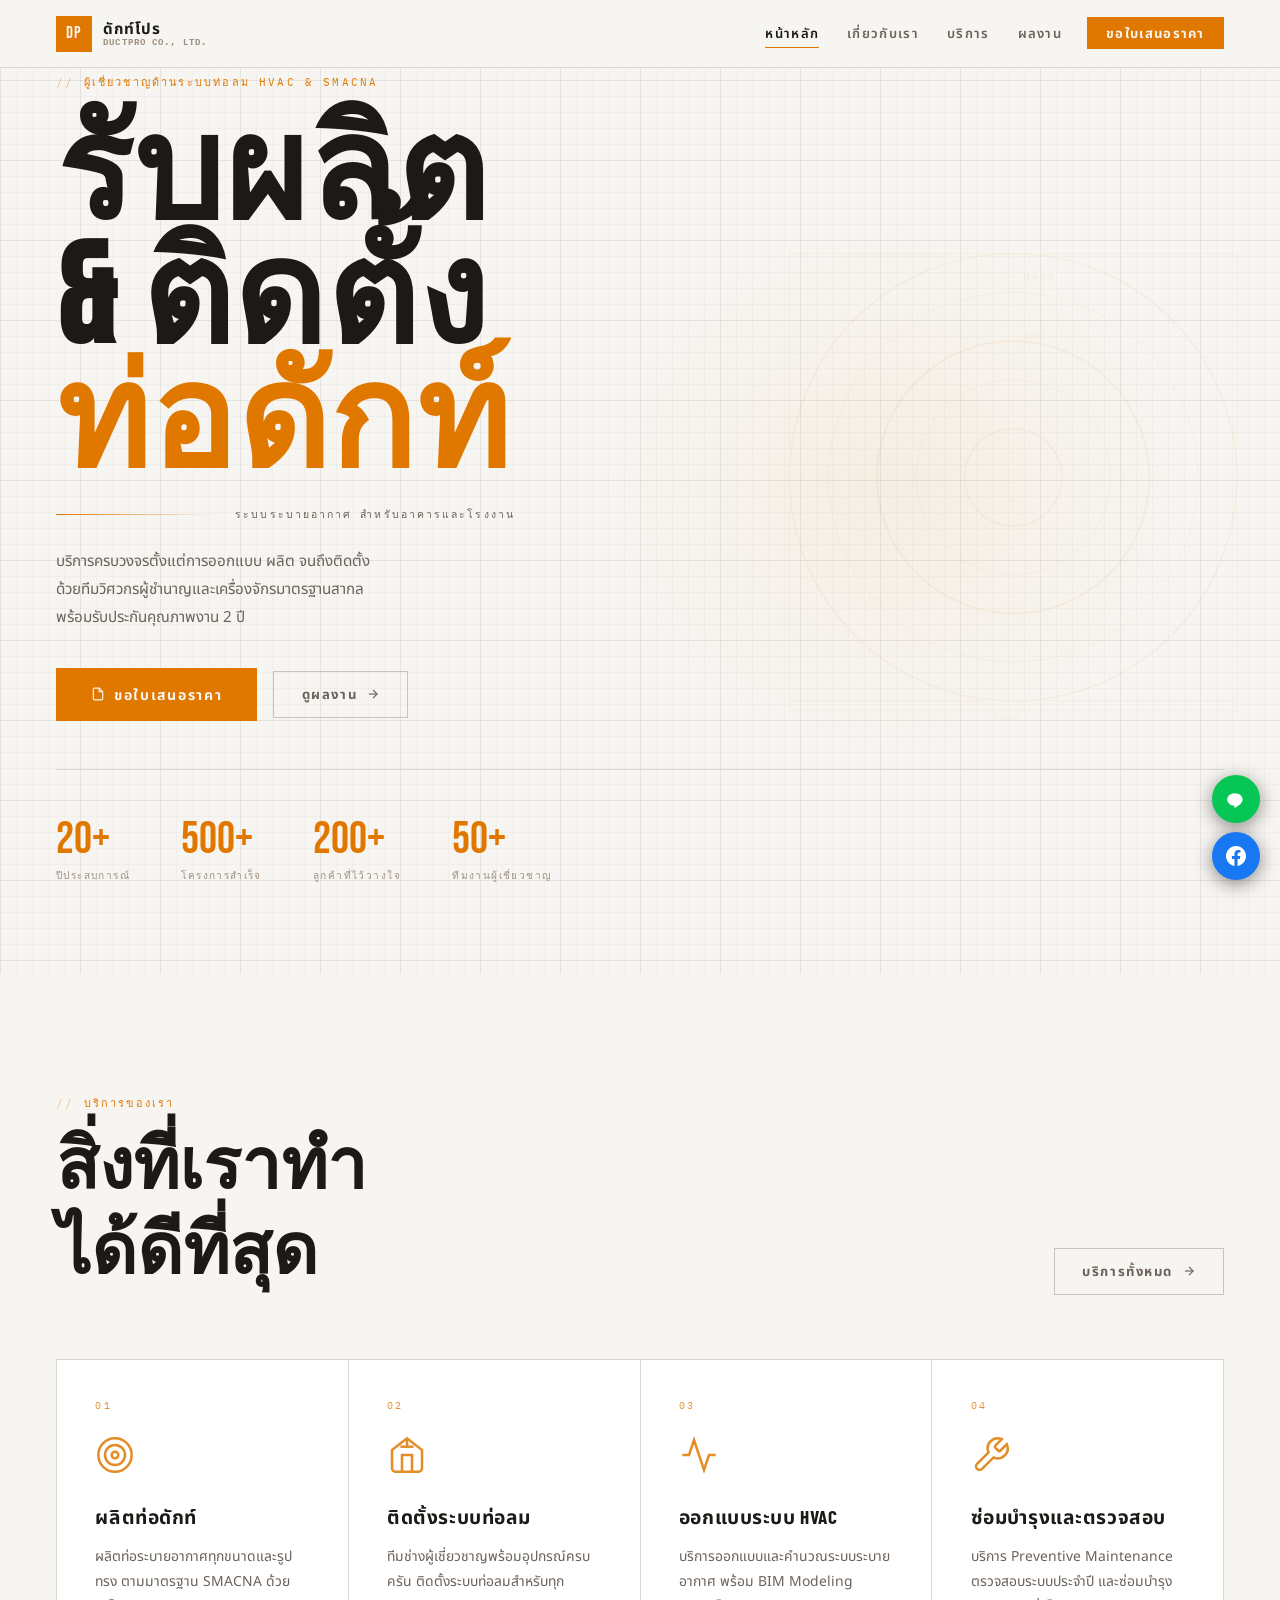
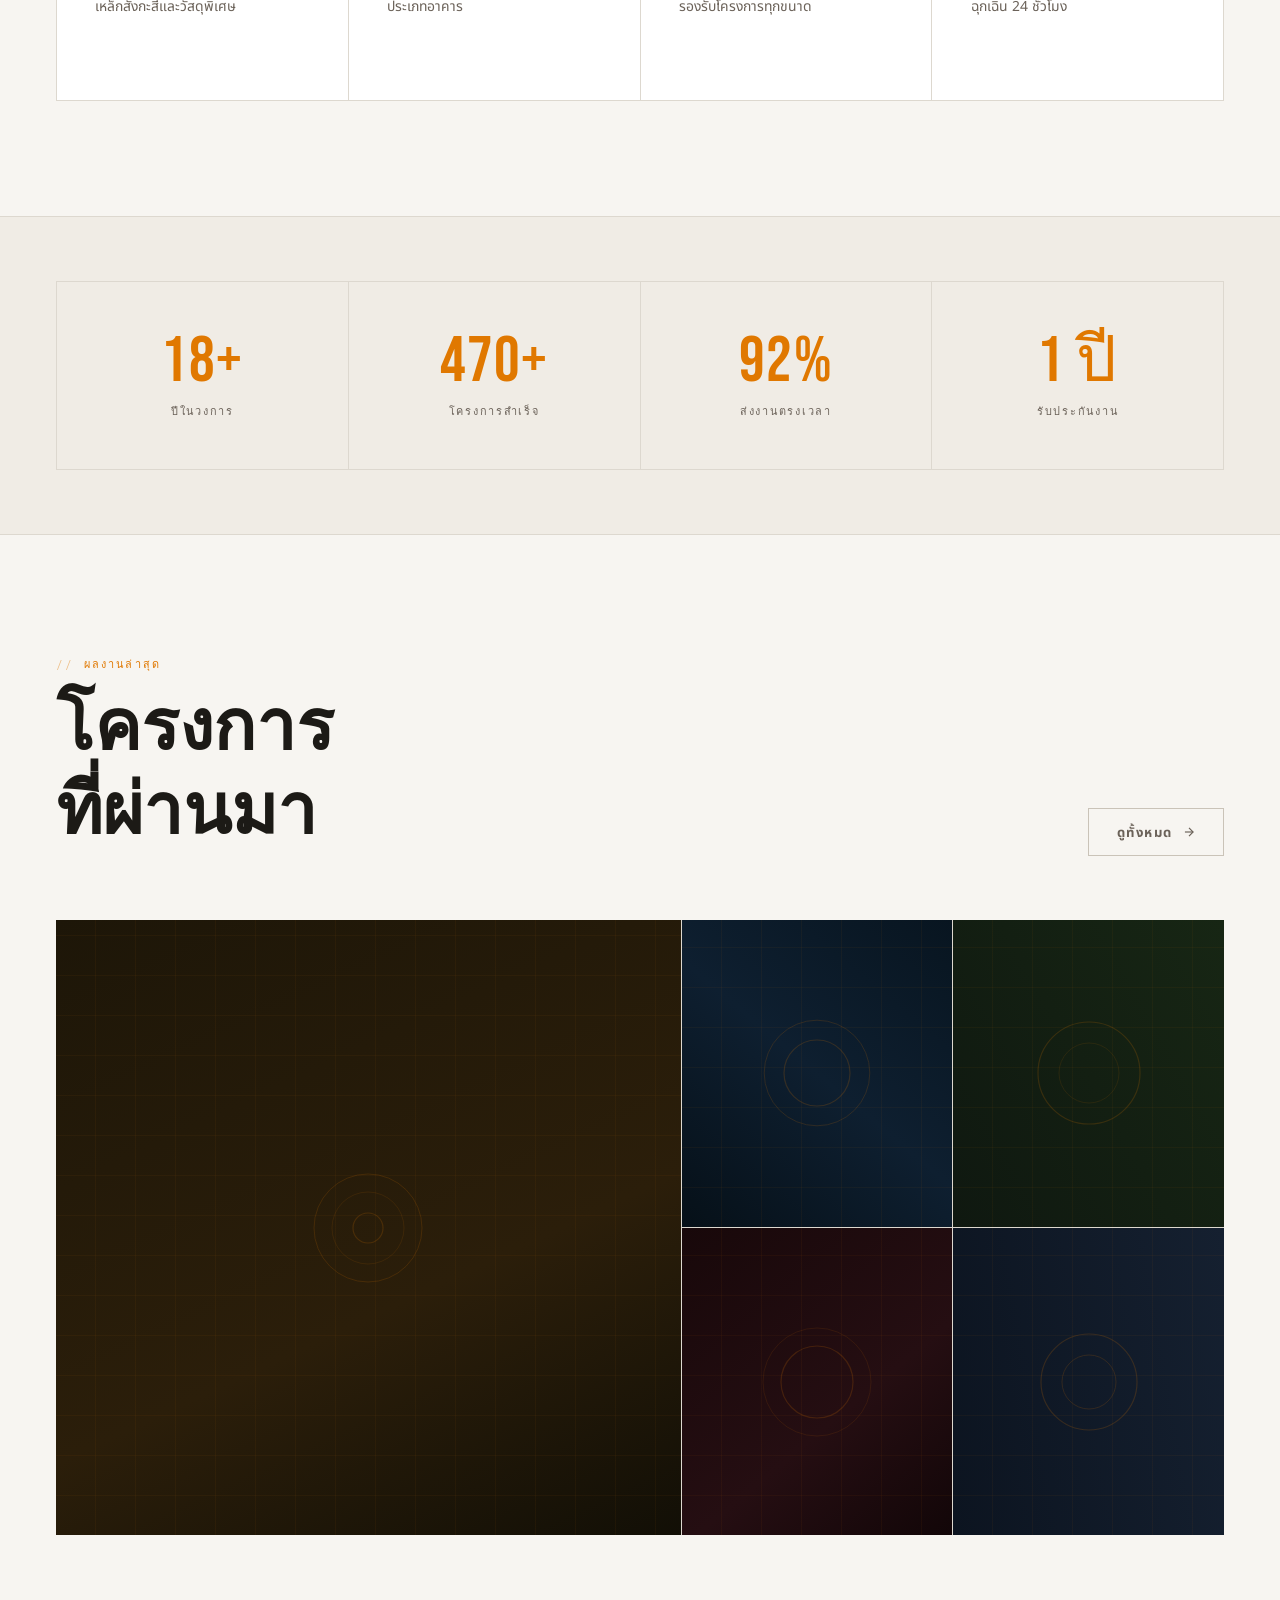
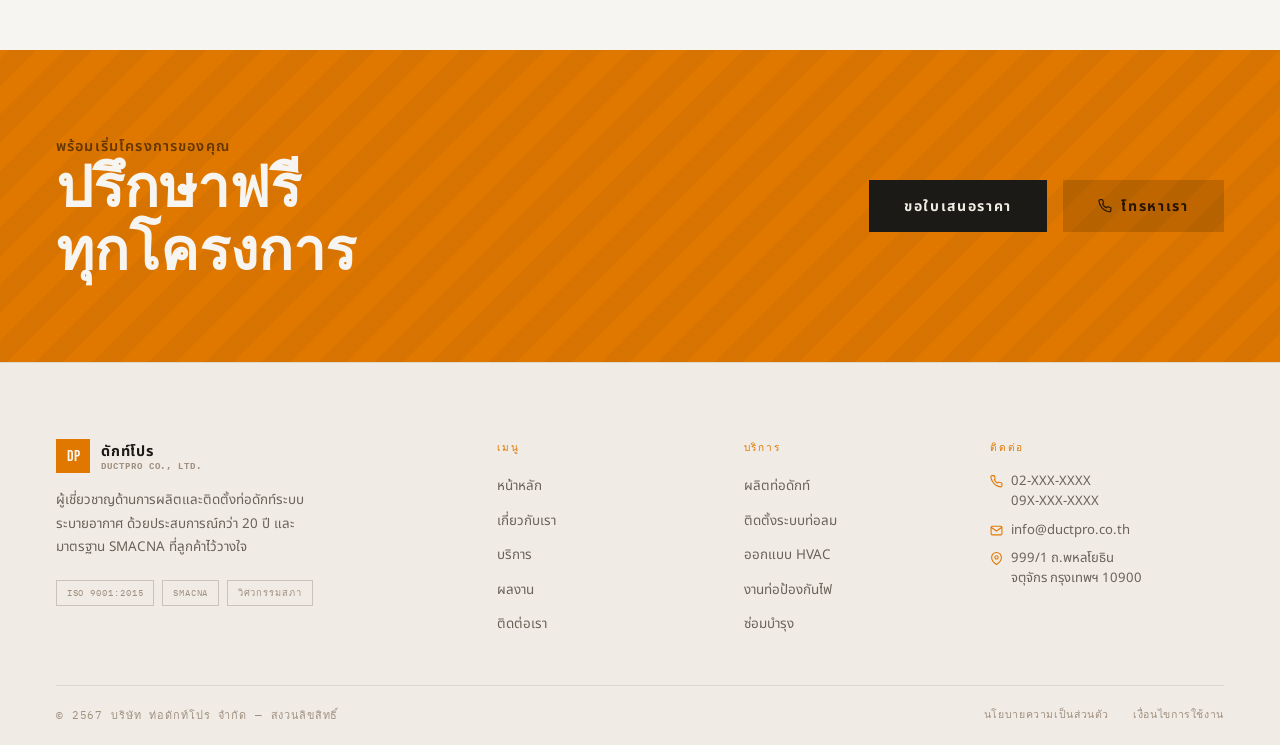
==== commit bfb927c1: "Fix portfolio grid layout + sec-title line-height" ====
--- a/index.html
+++ b/index.html
@@ -230,7 +230,8 @@
       </a>
     </div>
     <div class="port-grid reveal">
-      <div class="port-item port-grid__main">
+      <!-- col 1, row 1–2 (large left) -->
+      <div class="port-item" style="grid-column:1;grid-row:1/span 2;">
         <div class="port-item__bg pf-bg pf-1">
           <svg class="pf-mark" viewBox="0 0 200 200" fill="none"><circle cx="100" cy="100" r="90" stroke="#E07800" stroke-width="1.5"/><circle cx="100" cy="100" r="60" stroke="#E07800" stroke-width="1"/><circle cx="100" cy="100" r="25" stroke="#E07800" stroke-width="2"/></svg>
         </div>
@@ -239,40 +240,44 @@
           <span class="port-item__name">สีลม ทาวเวอร์ — ระบบ AHU ชั้น B2–40</span>
         </div>
       </div>
-      <div class="port-item port-grid__side port-item--tall">
+      <!-- col 2, row 1 -->
+      <div class="port-item" style="grid-column:2;grid-row:1;">
         <div class="port-item__bg pf-bg pf-2">
-          <svg class="pf-mark" viewBox="0 0 200 200" fill="none"><circle cx="100" cy="100" r="90" stroke="#E07800" stroke-width="1.5"/><circle cx="100" cy="100" r="55" stroke="#E07800" stroke-width="2"/><circle cx="100" cy="100" r="20" stroke="#E07800" stroke-width="1"/></svg>
+          <svg class="pf-mark" viewBox="0 0 200 200" fill="none"><circle cx="100" cy="100" r="88" stroke="#E07800" stroke-width="1.5"/><circle cx="100" cy="100" r="55" stroke="#E07800" stroke-width="2"/></svg>
         </div>
         <div class="port-item__overlay">
           <span class="port-item__tag">โรงพยาบาล</span>
-          <span class="port-item__name">กรุงเทพ นอร์ธ — ระบบ Negative Pressure</span>
-        </div>
-      </div>
-      <div class="port-item port-grid__third">
+          <span class="port-item__name">กรุงเทพ นอร์ธ</span>
+        </div>
+      </div>
+      <!-- col 3, row 1 -->
+      <div class="port-item" style="grid-column:3;grid-row:1;">
         <div class="port-item__bg pf-bg pf-3">
           <svg class="pf-mark" viewBox="0 0 200 200" fill="none"><circle cx="100" cy="100" r="85" stroke="#E07800" stroke-width="2"/><circle cx="100" cy="100" r="50" stroke="#E07800" stroke-width="1"/></svg>
         </div>
         <div class="port-item__overlay">
           <span class="port-item__tag">โรงงาน</span>
-          <span class="port-item__name">WHA Bangna — Industrial Exhaust</span>
-        </div>
-      </div>
-      <div class="port-item port-grid__third">
+          <span class="port-item__name">WHA Bangna</span>
+        </div>
+      </div>
+      <!-- col 2, row 2 -->
+      <div class="port-item" style="grid-column:2;grid-row:2;">
         <div class="port-item__bg pf-bg pf-4">
-          <svg class="pf-mark" viewBox="0 0 200 200" fill="none"><circle cx="100" cy="100" r="90" stroke="#E07800" stroke-width="1"/><circle cx="100" cy="100" r="65" stroke="#E07800" stroke-width="2"/><circle cx="100" cy="100" r="30" stroke="#E07800" stroke-width="1"/></svg>
+          <svg class="pf-mark" viewBox="0 0 200 200" fill="none"><circle cx="100" cy="100" r="90" stroke="#E07800" stroke-width="1"/><circle cx="100" cy="100" r="60" stroke="#E07800" stroke-width="2"/></svg>
         </div>
         <div class="port-item__overlay">
           <span class="port-item__tag">โรงแรม</span>
-          <span class="port-item__name">แกรนด์ เรสซิเดนซ์ — ท่อดักท์ 120 ชั้น</span>
-        </div>
-      </div>
-      <div class="port-item port-grid__third">
-        <div class="port-item__bg pf-bg pf-5">
-          <svg class="pf-mark" viewBox="0 0 200 200" fill="none"><circle cx="100" cy="100" r="80" stroke="#E07800" stroke-width="2"/><circle cx="100" cy="100" r="45" stroke="#E07800" stroke-width="1.5"/><circle cx="100" cy="100" r="15" stroke="#E07800" stroke-width="1"/></svg>
+          <span class="port-item__name">แกรนด์ เรสซิเดนซ์</span>
+        </div>
+      </div>
+      <!-- col 3, row 2 -->
+      <div class="port-item" style="grid-column:3;grid-row:2;">
+        <div class="port-item__bg pf-bg pf-6">
+          <svg class="pf-mark" viewBox="0 0 200 200" fill="none"><circle cx="100" cy="100" r="80" stroke="#E07800" stroke-width="2"/><circle cx="100" cy="100" r="45" stroke="#E07800" stroke-width="1.5"/></svg>
         </div>
         <div class="port-item__overlay">
           <span class="port-item__tag">ศูนย์การค้า</span>
-          <span class="port-item__name">เมกา รังสิต — Supply &amp; Return Air</span>
+          <span class="port-item__name">เมกา รังสิต</span>
         </div>
       </div>
     </div>
--- a/css/style.css
+++ b/css/style.css
@@ -6,24 +6,24 @@
 
 /* ── Custom Properties ──────────────────────────────────── */
 :root {
-  --bg:        #090909;
-  --bg-2:      #0e0e0e;
-  --bg-3:      #141414;
-  --bg-card:   #101010;
-  --bg-card-h: #171717;
-
-  --text:      #e6e1d9;
-  --text-2:    #8a8278;
-  --text-3:    #484340;
+  --bg:        #f7f5f1;
+  --bg-2:      #f0ece5;
+  --bg-3:      #e8e3d9;
+  --bg-card:   #ffffff;
+  --bg-card-h: #faf9f6;
+
+  --text:      #1c1a16;
+  --text-2:    #6b6259;
+  --text-3:    #a09080;
 
   --accent:    #e07800;
   --accent-h:  #f08c18;
   --accent-bg: rgba(224,120,0,0.07);
-  --accent-bd: rgba(224,120,0,0.22);
-
-  --steel:     #7a8fa3;
-  --border:    #1c1c1c;
-  --border-2:  #282828;
+  --accent-bd: rgba(224,120,0,0.2);
+
+  --steel:     #6a7d8e;
+  --border:    #ddd8cf;
+  --border-2:  #cac3b8;
 
   --font-disp: 'Bebas Neue', impact, sans-serif;
   --font-cond: 'Barlow Condensed', 'Noto Sans Thai', sans-serif;
@@ -57,7 +57,7 @@
 input, textarea, select { font-family: var(--font-body); font-size: 1rem; color: var(--text); }
 
 ::-webkit-scrollbar { width: 3px; }
-::-webkit-scrollbar-track { background: var(--bg); }
+::-webkit-scrollbar-track { background: var(--bg-3); }
 ::-webkit-scrollbar-thumb { background: var(--accent); }
 
 /* ── Layout ─────────────────────────────────────────────── */
@@ -86,14 +86,14 @@
   inset: 0 0 auto;
   z-index: 100;
   height: var(--nav-h);
-  background: rgba(9,9,9,0.88);
+  background: rgba(247,245,241,0.9);
   backdrop-filter: blur(16px);
   -webkit-backdrop-filter: blur(16px);
   border-bottom: 1px solid var(--border);
   transition: background var(--tr), border-color var(--tr);
 }
 .nav.scrolled {
-  background: rgba(9,9,9,0.97);
+  background: rgba(247,245,241,0.98);
   border-bottom-color: var(--border-2);
 }
 .nav__inner {
@@ -220,8 +220,8 @@
   border: 1px solid var(--border-2);
 }
 .btn--outline:hover { border-color: var(--accent); color: var(--accent); }
-.btn--dark { background: var(--bg); color: var(--text); }
-.btn--dark:hover { background: var(--bg-3); }
+.btn--dark { background: #1c1a16; color: #f0ece4; }
+.btn--dark:hover { background: #2e2a24; }
 .btn--lg { padding: 0.9rem 2.2rem; font-size: 0.88rem; }
 
 /* ── Hero ────────────────────────────────────────────────── */
@@ -240,20 +240,20 @@
   position: absolute;
   inset: 0;
   background-image:
-    linear-gradient(rgba(224,120,0,0.035) 1px, transparent 1px),
-    linear-gradient(90deg, rgba(224,120,0,0.035) 1px, transparent 1px),
-    linear-gradient(rgba(224,120,0,0.015) 1px, transparent 1px),
-    linear-gradient(90deg, rgba(224,120,0,0.015) 1px, transparent 1px);
+    linear-gradient(rgba(0,0,0,0.05) 1px, transparent 1px),
+    linear-gradient(90deg, rgba(0,0,0,0.05) 1px, transparent 1px),
+    linear-gradient(rgba(0,0,0,0.025) 1px, transparent 1px),
+    linear-gradient(90deg, rgba(0,0,0,0.025) 1px, transparent 1px);
   background-size: 80px 80px, 80px 80px, 16px 16px, 16px 16px;
   pointer-events: none;
 }
-/* Radial glow */
+/* Accent glow */
 .hero::after {
   content: '';
   position: absolute;
   right: 5%; top: 20%;
   width: 50%; height: 60%;
-  background: radial-gradient(ellipse, rgba(224,120,0,0.05) 0%, transparent 65%);
+  background: radial-gradient(ellipse, rgba(224,120,0,0.06) 0%, transparent 65%);
   pointer-events: none;
 }
 .hero__deco {
@@ -359,7 +359,7 @@
 .sec-title {
   font-family: var(--font-disp);
   font-size: clamp(2.4rem, 5.5vw, 5rem);
-  line-height: 0.92;
+  line-height: 1.2;
   margin-top: 0.6rem;
 }
 .sec-sub {
@@ -383,7 +383,10 @@
   padding: clamp(1.75rem, 3vw, 2.5rem);
   position: relative;
   overflow: hidden;
-  transition: background var(--tr);
+  transition: background var(--tr), box-shadow var(--tr);
+}
+.service-card:hover {
+  box-shadow: 0 4px 24px rgba(0,0,0,0.07);
 }
 .service-card::before {
   content: '';
@@ -492,21 +495,19 @@
 /* ── Portfolio Preview (Home) ───────────────────────────── */
 .port-grid {
   display: grid;
-  grid-template-columns: repeat(12, 1fr);
+  grid-template-columns: 3fr 1.3fr 1.3fr;
+  grid-template-rows: clamp(200px, 24vw, 380px) clamp(200px, 24vw, 380px);
   gap: 1px;
   background: var(--border);
 }
-.port-grid__main { grid-column: span 7; }
-.port-grid__side { grid-column: span 5; }
-.port-grid__third { grid-column: span 4; }
 
 .port-item {
   position: relative;
   overflow: hidden;
   background: var(--bg-3);
-  aspect-ratio: 4/3;
-}
-.port-item--tall { aspect-ratio: 3/4; }
+  width: 100%;
+  height: 100%;
+}
 .port-item__bg {
   position: absolute;
   inset: 0;
@@ -601,7 +602,7 @@
 .cta-band__title {
   font-family: var(--font-disp);
   font-size: clamp(1.8rem, 4.5vw, 4rem);
-  line-height: 0.95;
+  line-height: 1.1;
   color: var(--bg);
 }
 .cta-band__sub {
@@ -633,7 +634,7 @@
 .page-hero__title {
   font-family: var(--font-disp);
   font-size: clamp(3rem, 9vw, 9rem);
-  line-height: 0.88;
+  line-height: 1.05;
   position: relative;
   z-index: 1;
 }
@@ -674,9 +675,9 @@
   position: absolute;
   inset: 0;
   background:
-    repeating-linear-gradient(0deg, transparent, transparent 58px, rgba(224,120,0,0.055) 58px, rgba(224,120,0,0.055) 59px),
-    repeating-linear-gradient(90deg, transparent, transparent 58px, rgba(224,120,0,0.055) 58px, rgba(224,120,0,0.055) 59px),
-    linear-gradient(155deg, #1a1610 0%, #0d0c09 100%);
+    repeating-linear-gradient(0deg, transparent, transparent 58px, rgba(224,120,0,0.07) 58px, rgba(224,120,0,0.07) 59px),
+    repeating-linear-gradient(90deg, transparent, transparent 58px, rgba(224,120,0,0.07) 58px, rgba(224,120,0,0.07) 59px),
+    linear-gradient(155deg, #e8e0d0 0%, #d8cfc0 100%);
 }
 .about-visual-badge {
   position: absolute;
@@ -704,7 +705,7 @@
 .about-text h2 {
   font-family: var(--font-disp);
   font-size: clamp(2rem, 4vw, 3.5rem);
-  line-height: 0.95;
+  line-height: 1.1;
   margin-bottom: 1.5rem;
 }
 .about-text p {
@@ -829,8 +830,8 @@
   position: absolute;
   inset: 0;
   background:
-    repeating-linear-gradient(135deg, transparent, transparent 18px, rgba(224,120,0,0.04) 18px, rgba(224,120,0,0.04) 19px),
-    linear-gradient(160deg, #1c1612 0%, #0d0b09 100%);
+    repeating-linear-gradient(135deg, transparent, transparent 18px, rgba(224,120,0,0.06) 18px, rgba(224,120,0,0.06) 19px),
+    linear-gradient(160deg, #e0d8c8 0%, #cfc7b5 100%);
 }
 .team-card__photo::after {
   content: '';
@@ -1084,7 +1085,7 @@
 .contact-info__heading {
   font-family: var(--font-disp);
   font-size: clamp(2rem, 4vw, 3.8rem);
-  line-height: 0.92;
+  line-height: 1.1;
   margin-bottom: 1.5rem;
 }
 .contact-info__desc {
@@ -1145,8 +1146,9 @@
 /* Quote Form */
 .quote-form {
   background: var(--bg-card);
-  border: 1px solid var(--border-2);
+  border: 1px solid var(--border);
   padding: clamp(1.75rem, 3.5vw, 3rem);
+  box-shadow: 0 4px 32px rgba(0,0,0,0.07);
 }
 .quote-form__head {
   margin-bottom: 1.75rem;
@@ -1156,7 +1158,7 @@
 .quote-form__head h3 {
   font-family: var(--font-disp);
   font-size: clamp(1.6rem, 3vw, 2.6rem);
-  line-height: 0.95;
+  line-height: 1.1;
   margin-top: 0.4rem;
 }
 .form-grid {
@@ -1181,7 +1183,7 @@
 .form-field select,
 .form-field textarea {
   background: var(--bg);
-  border: 1px solid var(--border-2);
+  border: 1px solid var(--border);
   padding: 0.7rem 0.9rem;
   color: var(--text);
   font-family: var(--font-body);
@@ -1394,9 +1396,8 @@
 
 /* ── Responsive ──────────────────────────────────────────── */
 @media (max-width: 1100px) {
-  .port-grid__main  { grid-column: span 12; }
-  .port-grid__side  { grid-column: span 12; }
-  .port-grid__third { grid-column: span 6; }
+  .port-grid { grid-template-columns: 1fr 1fr; grid-template-rows: clamp(180px, 22vw, 320px) clamp(180px, 22vw, 320px) clamp(180px, 22vw, 320px); }
+  .port-grid .port-item:first-child { grid-column: 1 / span 2; grid-row: 1; }
   .footer__grid { grid-template-columns: 1fr 1fr; }
 }
 @media (max-width: 900px) {
@@ -1411,7 +1412,7 @@
     display: none;
     position: fixed;
     top: var(--nav-h); left: 0; right: 0; bottom: 0;
-    background: rgba(9,9,9,0.97);
+    background: rgba(247,245,241,0.98);
     flex-direction: column;
     align-items: center;
     justify-content: center;
@@ -1435,4 +1436,44 @@
   .services-grid { grid-template-columns: 1fr; }
   .process-steps { grid-template-columns: 1fr; }
   .hero__stats { gap: 1.25rem; }
-}
+  .hero__actions { flex-direction: column; align-items: flex-start; }
+  .hero__actions .btn { width: 100%; justify-content: center; }
+  .cta-band__inner { flex-direction: column; }
+  .sec-header--row { flex-direction: column; align-items: flex-start; }
+}
+
+/* ── Mobile polish ───────────────────────────────────────── */
+@media (max-width: 768px) {
+  /* Larger touch targets */
+  .btn { min-height: 48px; }
+  .filter-btn { min-height: 44px; padding: 0.55rem 1.2rem; }
+  .nav__links a { min-height: 52px; display: flex; align-items: center; justify-content: center; }
+
+  /* Contact layout stack */
+  .contact-layout { gap: 2.5rem; }
+
+  /* Portfolio full: 1-col on small phones */
+  .pf-item__overlay {
+    transform: translateY(0);
+    background: linear-gradient(180deg, transparent 0%, rgba(0,0,0,0.82) 100%);
+  }
+
+  /* Stats stay readable */
+  .stat-item__num { font-size: clamp(2.2rem, 10vw, 3.5rem); }
+
+  /* Section header row on mobile */
+  .sec-header--row { flex-direction: column; align-items: flex-start; gap: 1.25rem; }
+
+  /* Page hero smaller on mobile */
+  .page-hero { padding-top: calc(var(--nav-h) + 2.5rem); }
+
+  /* About split gap */
+  .about-split { gap: 2.5rem; }
+
+  /* Form full-width */
+  .form-field--full { grid-column: span 1; }
+
+  /* Floating buttons smaller on mobile */
+  .float-social__btn { width: 44px; height: 44px; }
+  .float-social__btn svg { width: 18px; height: 18px; }
+}
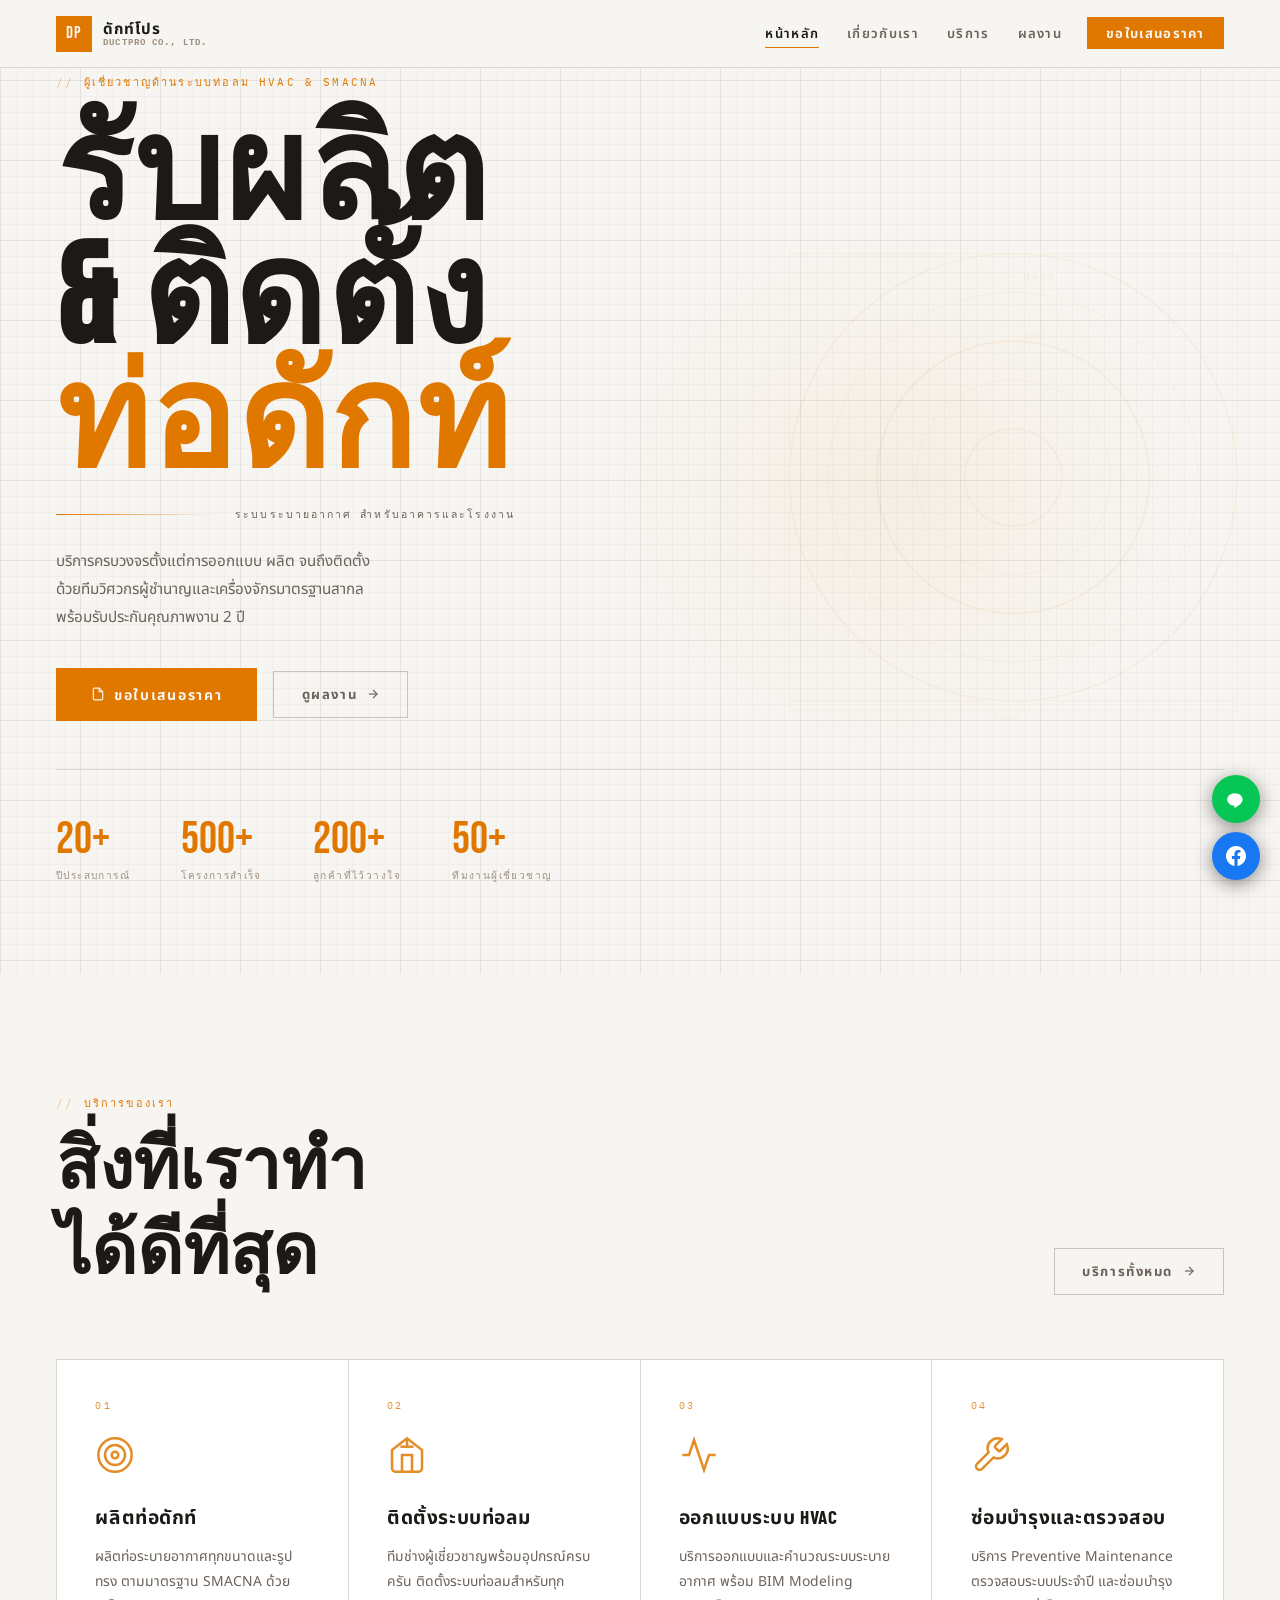
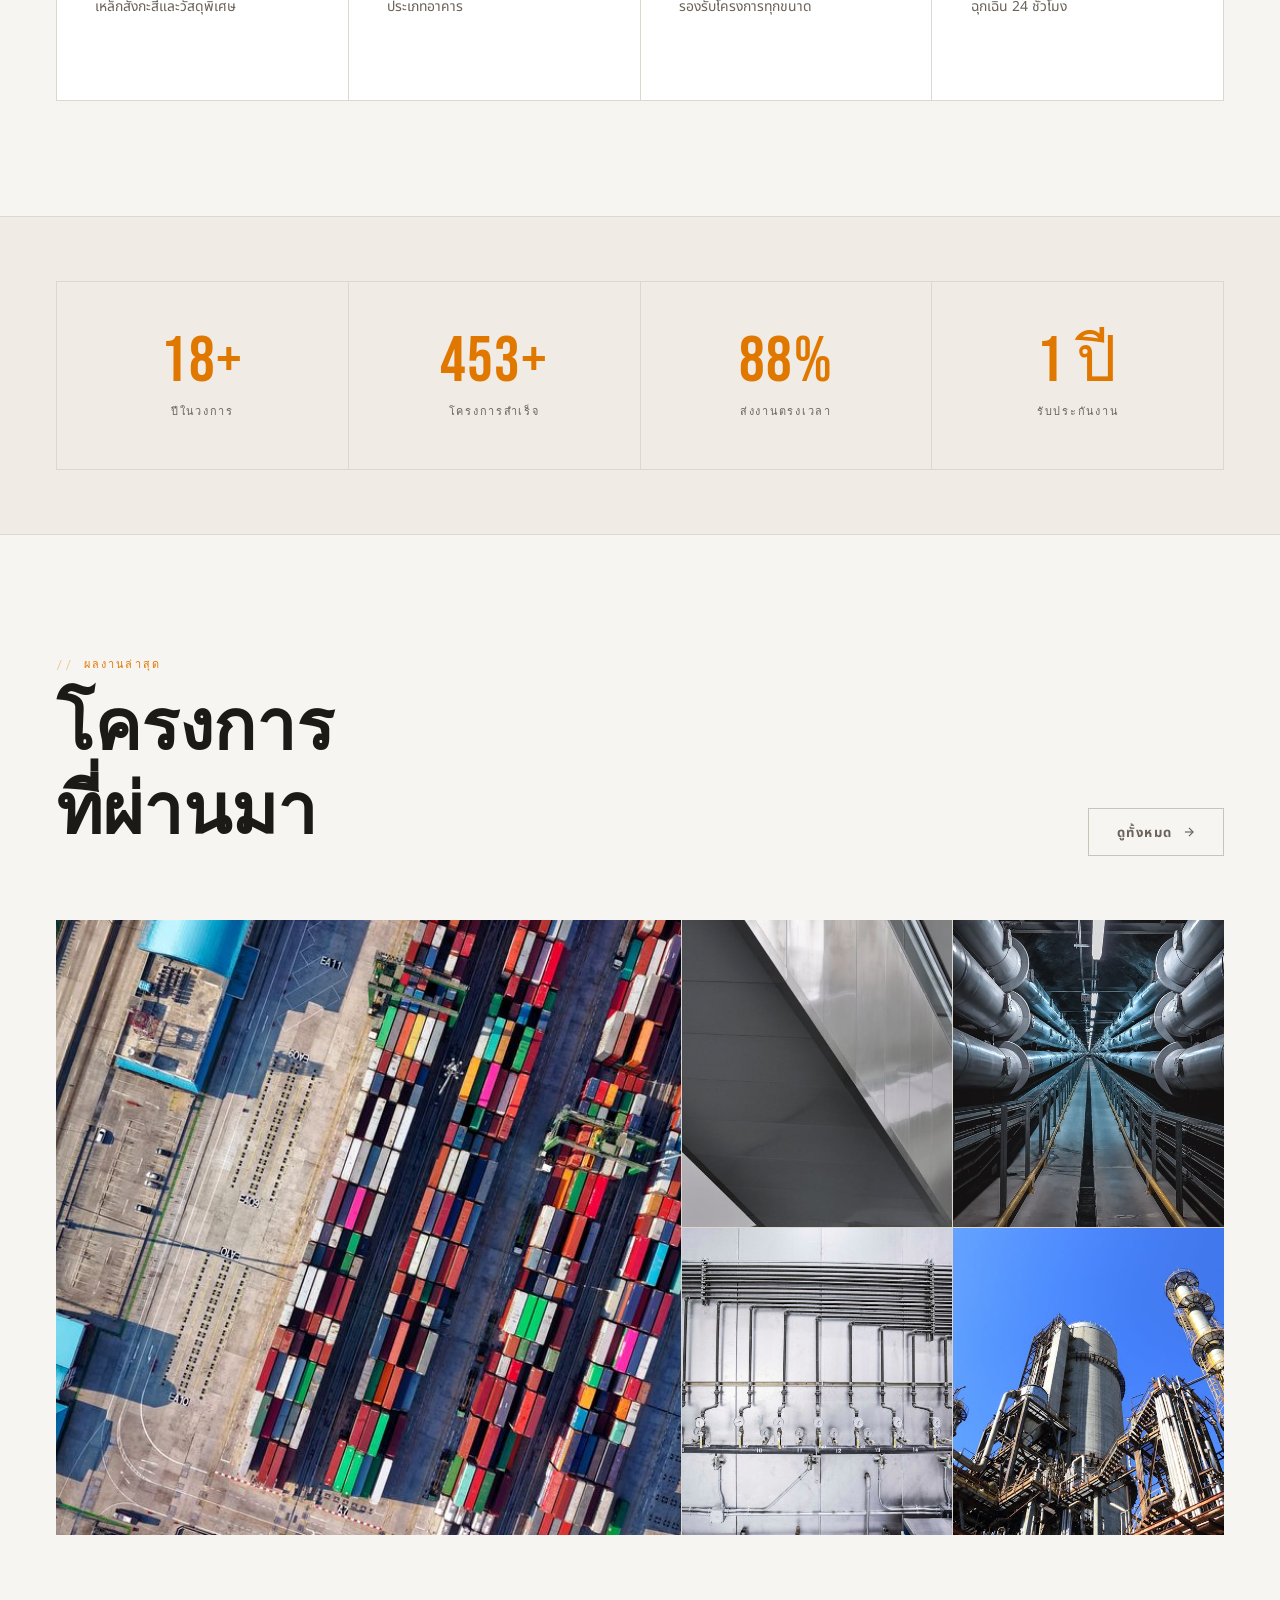
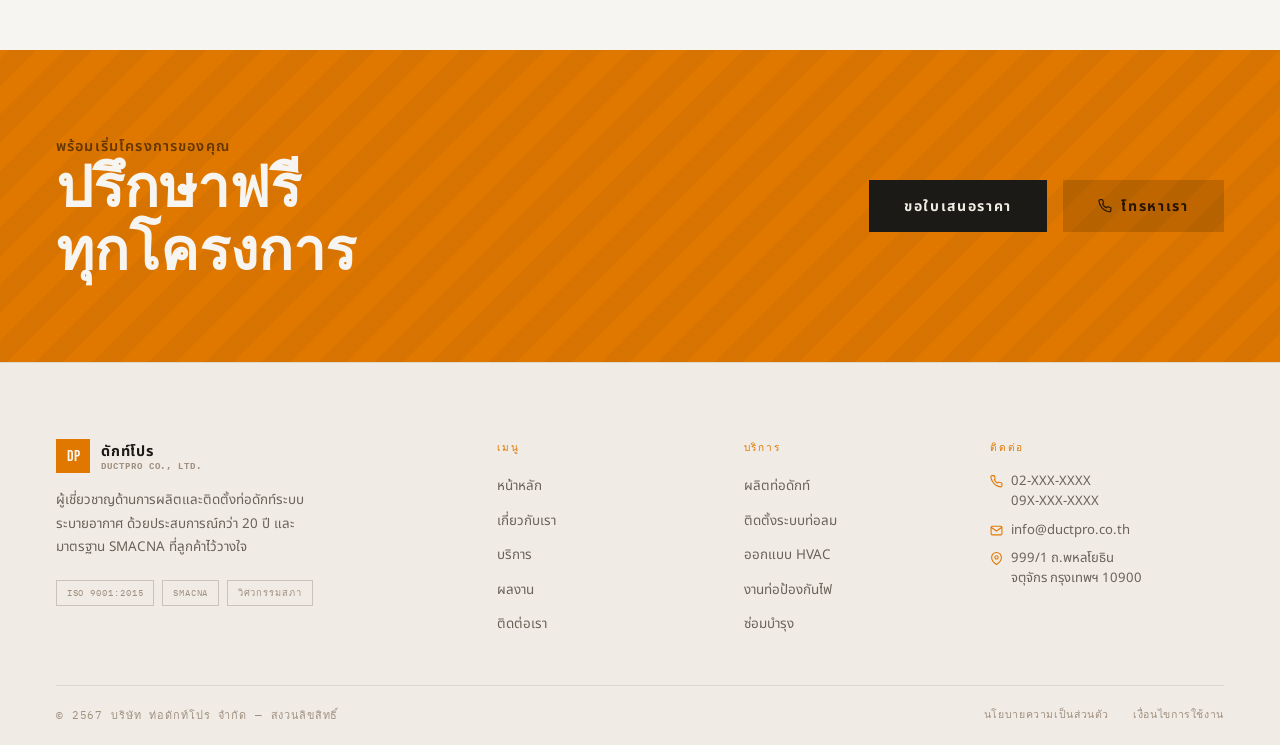
==== commit a3712e0c: "Add real duct/HVAC images from Pexels to portfolio" ====
--- a/index.html
+++ b/index.html
@@ -232,9 +232,7 @@
     <div class="port-grid reveal">
       <!-- col 1, row 1–2 (large left) -->
       <div class="port-item" style="grid-column:1;grid-row:1/span 2;">
-        <div class="port-item__bg pf-bg pf-1">
-          <svg class="pf-mark" viewBox="0 0 200 200" fill="none"><circle cx="100" cy="100" r="90" stroke="#E07800" stroke-width="1.5"/><circle cx="100" cy="100" r="60" stroke="#E07800" stroke-width="1"/><circle cx="100" cy="100" r="25" stroke="#E07800" stroke-width="2"/></svg>
-        </div>
+        <div class="port-item__bg" style="background:url('images/duct-6.jpg') center/cover no-repeat;"></div>
         <div class="port-item__overlay">
           <span class="port-item__tag">อาคารสำนักงาน</span>
           <span class="port-item__name">สีลม ทาวเวอร์ — ระบบ AHU ชั้น B2–40</span>
@@ -242,9 +240,7 @@
       </div>
       <!-- col 2, row 1 -->
       <div class="port-item" style="grid-column:2;grid-row:1;">
-        <div class="port-item__bg pf-bg pf-2">
-          <svg class="pf-mark" viewBox="0 0 200 200" fill="none"><circle cx="100" cy="100" r="88" stroke="#E07800" stroke-width="1.5"/><circle cx="100" cy="100" r="55" stroke="#E07800" stroke-width="2"/></svg>
-        </div>
+        <div class="port-item__bg" style="background:url('images/duct-1.jpg') center/cover no-repeat;"></div>
         <div class="port-item__overlay">
           <span class="port-item__tag">โรงพยาบาล</span>
           <span class="port-item__name">กรุงเทพ นอร์ธ</span>
@@ -252,9 +248,7 @@
       </div>
       <!-- col 3, row 1 -->
       <div class="port-item" style="grid-column:3;grid-row:1;">
-        <div class="port-item__bg pf-bg pf-3">
-          <svg class="pf-mark" viewBox="0 0 200 200" fill="none"><circle cx="100" cy="100" r="85" stroke="#E07800" stroke-width="2"/><circle cx="100" cy="100" r="50" stroke="#E07800" stroke-width="1"/></svg>
-        </div>
+        <div class="port-item__bg" style="background:url('images/duct-4.jpg') center/cover no-repeat;"></div>
         <div class="port-item__overlay">
           <span class="port-item__tag">โรงงาน</span>
           <span class="port-item__name">WHA Bangna</span>
@@ -262,9 +256,7 @@
       </div>
       <!-- col 2, row 2 -->
       <div class="port-item" style="grid-column:2;grid-row:2;">
-        <div class="port-item__bg pf-bg pf-4">
-          <svg class="pf-mark" viewBox="0 0 200 200" fill="none"><circle cx="100" cy="100" r="90" stroke="#E07800" stroke-width="1"/><circle cx="100" cy="100" r="60" stroke="#E07800" stroke-width="2"/></svg>
-        </div>
+        <div class="port-item__bg" style="background:url('images/duct-5.jpg') center/cover no-repeat;"></div>
         <div class="port-item__overlay">
           <span class="port-item__tag">โรงแรม</span>
           <span class="port-item__name">แกรนด์ เรสซิเดนซ์</span>
@@ -272,9 +264,7 @@
       </div>
       <!-- col 3, row 2 -->
       <div class="port-item" style="grid-column:3;grid-row:2;">
-        <div class="port-item__bg pf-bg pf-6">
-          <svg class="pf-mark" viewBox="0 0 200 200" fill="none"><circle cx="100" cy="100" r="80" stroke="#E07800" stroke-width="2"/><circle cx="100" cy="100" r="45" stroke="#E07800" stroke-width="1.5"/></svg>
-        </div>
+        <div class="port-item__bg" style="background:url('images/duct-7.jpg') center/cover no-repeat;"></div>
         <div class="port-item__overlay">
           <span class="port-item__tag">ศูนย์การค้า</span>
           <span class="port-item__name">เมกา รังสิต</span>
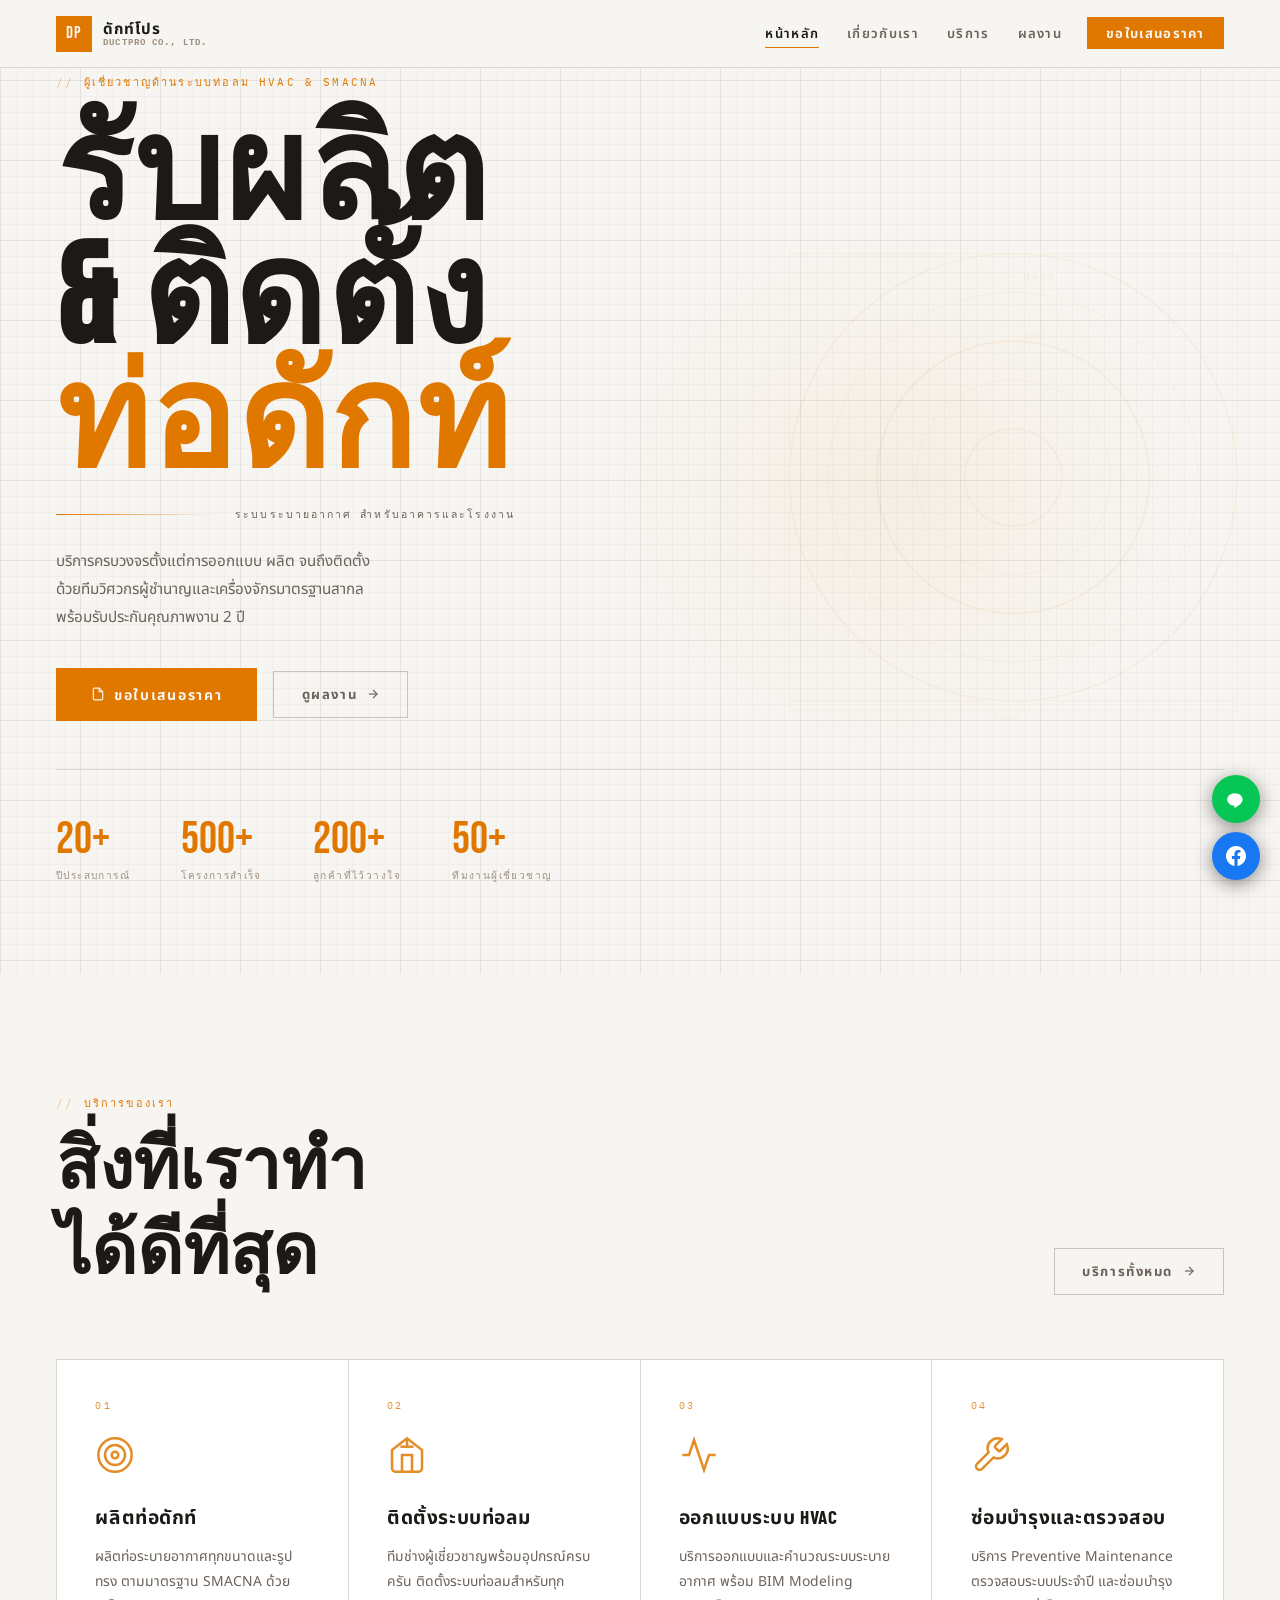
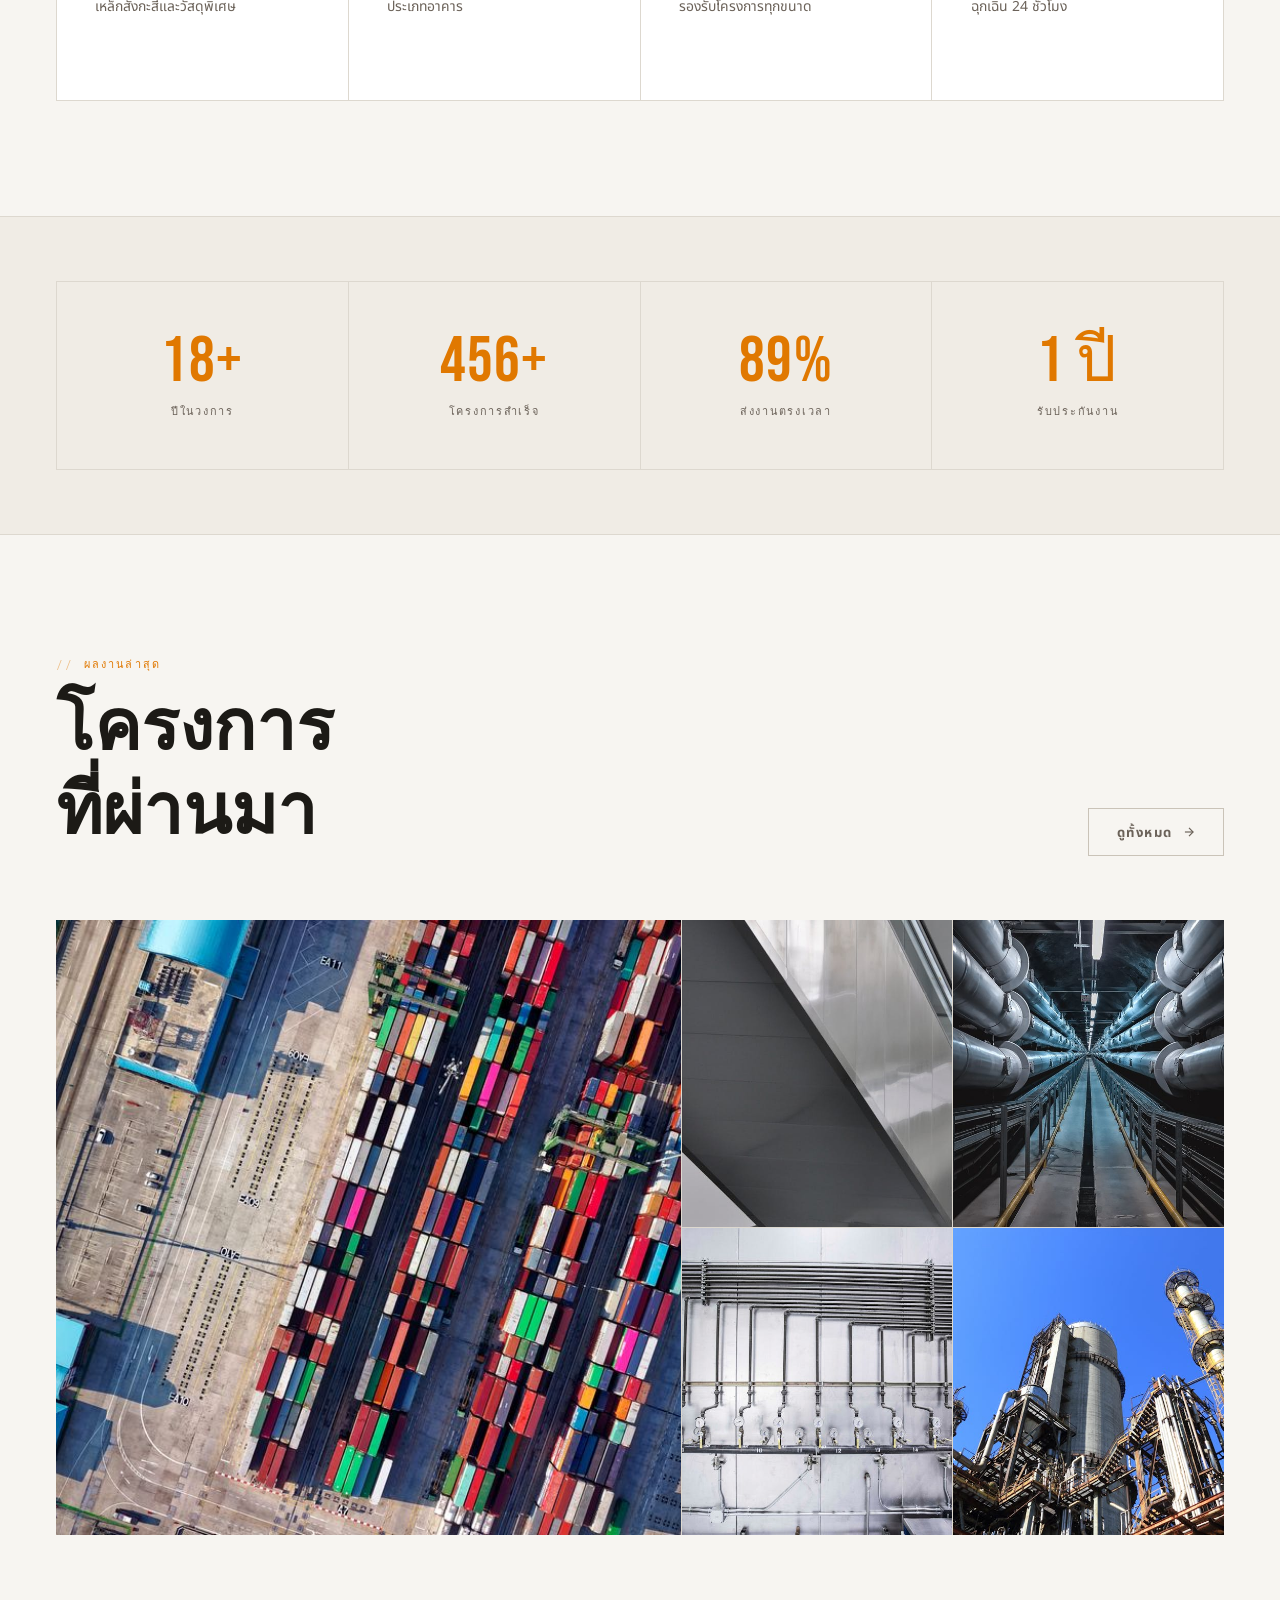
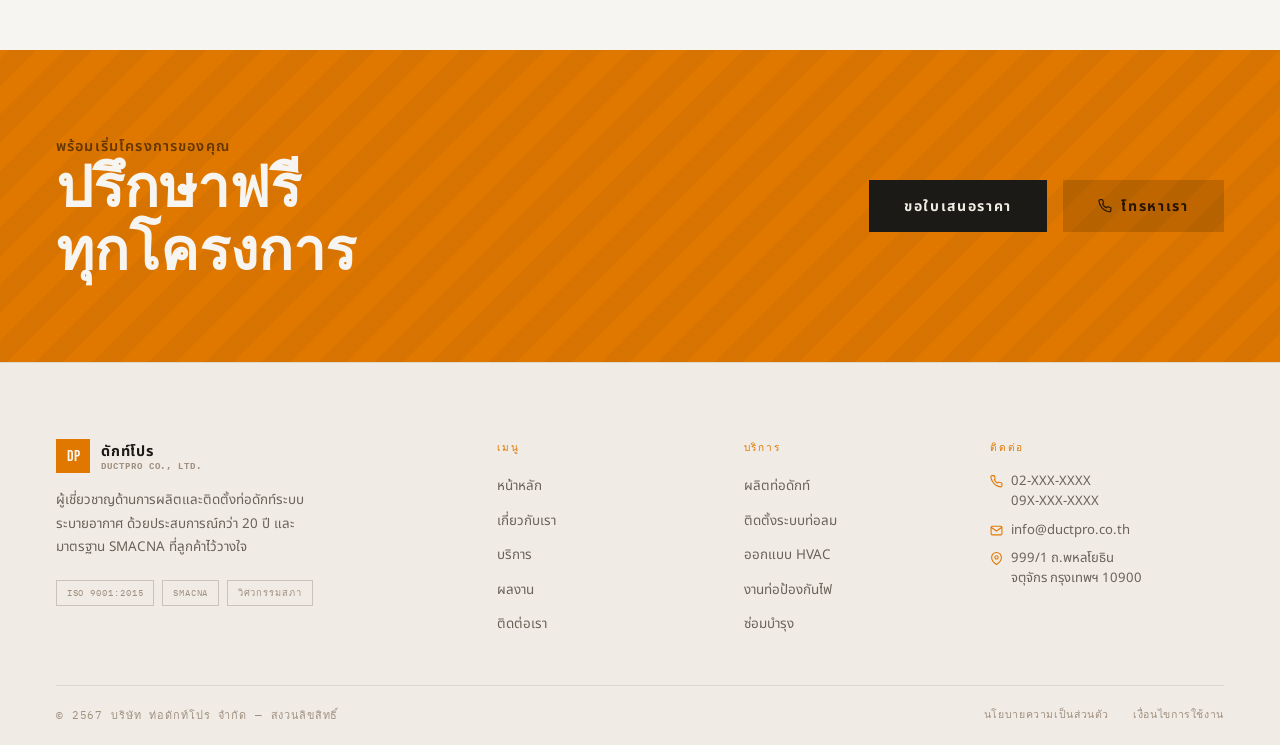
==== commit 8de7c68a: "Fix mobile port-grid: CSS classes instead of inline styles, proper breakpoints" ====
--- a/index.html
+++ b/index.html
@@ -230,40 +230,35 @@
       </a>
     </div>
     <div class="port-grid reveal">
-      <!-- col 1, row 1–2 (large left) -->
-      <div class="port-item" style="grid-column:1;grid-row:1/span 2;">
+      <div class="port-item port-main">
         <div class="port-item__bg" style="background:url('images/duct-6.jpg') center/cover no-repeat;"></div>
         <div class="port-item__overlay">
           <span class="port-item__tag">อาคารสำนักงาน</span>
           <span class="port-item__name">สีลม ทาวเวอร์ — ระบบ AHU ชั้น B2–40</span>
         </div>
       </div>
-      <!-- col 2, row 1 -->
-      <div class="port-item" style="grid-column:2;grid-row:1;">
+      <div class="port-item port-r1">
         <div class="port-item__bg" style="background:url('images/duct-1.jpg') center/cover no-repeat;"></div>
         <div class="port-item__overlay">
           <span class="port-item__tag">โรงพยาบาล</span>
           <span class="port-item__name">กรุงเทพ นอร์ธ</span>
         </div>
       </div>
-      <!-- col 3, row 1 -->
-      <div class="port-item" style="grid-column:3;grid-row:1;">
+      <div class="port-item port-r2">
         <div class="port-item__bg" style="background:url('images/duct-4.jpg') center/cover no-repeat;"></div>
         <div class="port-item__overlay">
           <span class="port-item__tag">โรงงาน</span>
           <span class="port-item__name">WHA Bangna</span>
         </div>
       </div>
-      <!-- col 2, row 2 -->
-      <div class="port-item" style="grid-column:2;grid-row:2;">
+      <div class="port-item port-r3">
         <div class="port-item__bg" style="background:url('images/duct-5.jpg') center/cover no-repeat;"></div>
         <div class="port-item__overlay">
           <span class="port-item__tag">โรงแรม</span>
           <span class="port-item__name">แกรนด์ เรสซิเดนซ์</span>
         </div>
       </div>
-      <!-- col 3, row 2 -->
-      <div class="port-item" style="grid-column:3;grid-row:2;">
+      <div class="port-item port-r4">
         <div class="port-item__bg" style="background:url('images/duct-7.jpg') center/cover no-repeat;"></div>
         <div class="port-item__overlay">
           <span class="port-item__tag">ศูนย์การค้า</span>
--- a/css/style.css
+++ b/css/style.css
@@ -500,6 +500,13 @@
   gap: 1px;
   background: var(--border);
 }
+
+/* Explicit placement — CSS classes so media queries can override */
+.port-main { grid-column: 1; grid-row: 1 / span 2; }
+.port-r1   { grid-column: 2; grid-row: 1; }
+.port-r2   { grid-column: 3; grid-row: 1; }
+.port-r3   { grid-column: 2; grid-row: 2; }
+.port-r4   { grid-column: 3; grid-row: 2; }
 
 .port-item {
   position: relative;
@@ -1396,9 +1403,20 @@
 
 /* ── Responsive ──────────────────────────────────────────── */
 @media (max-width: 1100px) {
-  .port-grid { grid-template-columns: 1fr 1fr; grid-template-rows: clamp(180px, 22vw, 320px) clamp(180px, 22vw, 320px) clamp(180px, 22vw, 320px); }
-  .port-grid .port-item:first-child { grid-column: 1 / span 2; grid-row: 1; }
   .footer__grid { grid-template-columns: 1fr 1fr; }
+}
+
+/* Tablet: 2-col port-grid, main item full-width top */
+@media (max-width: 900px) {
+  .port-grid {
+    grid-template-columns: 1fr 1fr;
+    grid-template-rows: clamp(200px, 35vw, 360px) clamp(180px, 28vw, 300px) clamp(180px, 28vw, 300px);
+  }
+  .port-main { grid-column: 1 / span 2; grid-row: 1; }
+  .port-r1   { grid-column: 1; grid-row: 2; }
+  .port-r2   { grid-column: 2; grid-row: 2; }
+  .port-r3   { grid-column: 1; grid-row: 3; }
+  .port-r4   { grid-column: 2; grid-row: 3; }
 }
 @media (max-width: 900px) {
   .about-split { grid-template-columns: 1fr; }
@@ -1440,6 +1458,18 @@
   .hero__actions .btn { width: 100%; justify-content: center; }
   .cta-band__inner { flex-direction: column; }
   .sec-header--row { flex-direction: column; align-items: flex-start; }
+
+  /* Port-grid: single column on very small screens */
+  .port-grid {
+    grid-template-columns: 1fr;
+    grid-template-rows: repeat(5, clamp(200px, 60vw, 300px));
+  }
+  .port-main,
+  .port-r1, .port-r2,
+  .port-r3, .port-r4 {
+    grid-column: 1 !important;
+    grid-row: auto !important;
+  }
 }
 
 /* ── Mobile polish ───────────────────────────────────────── */
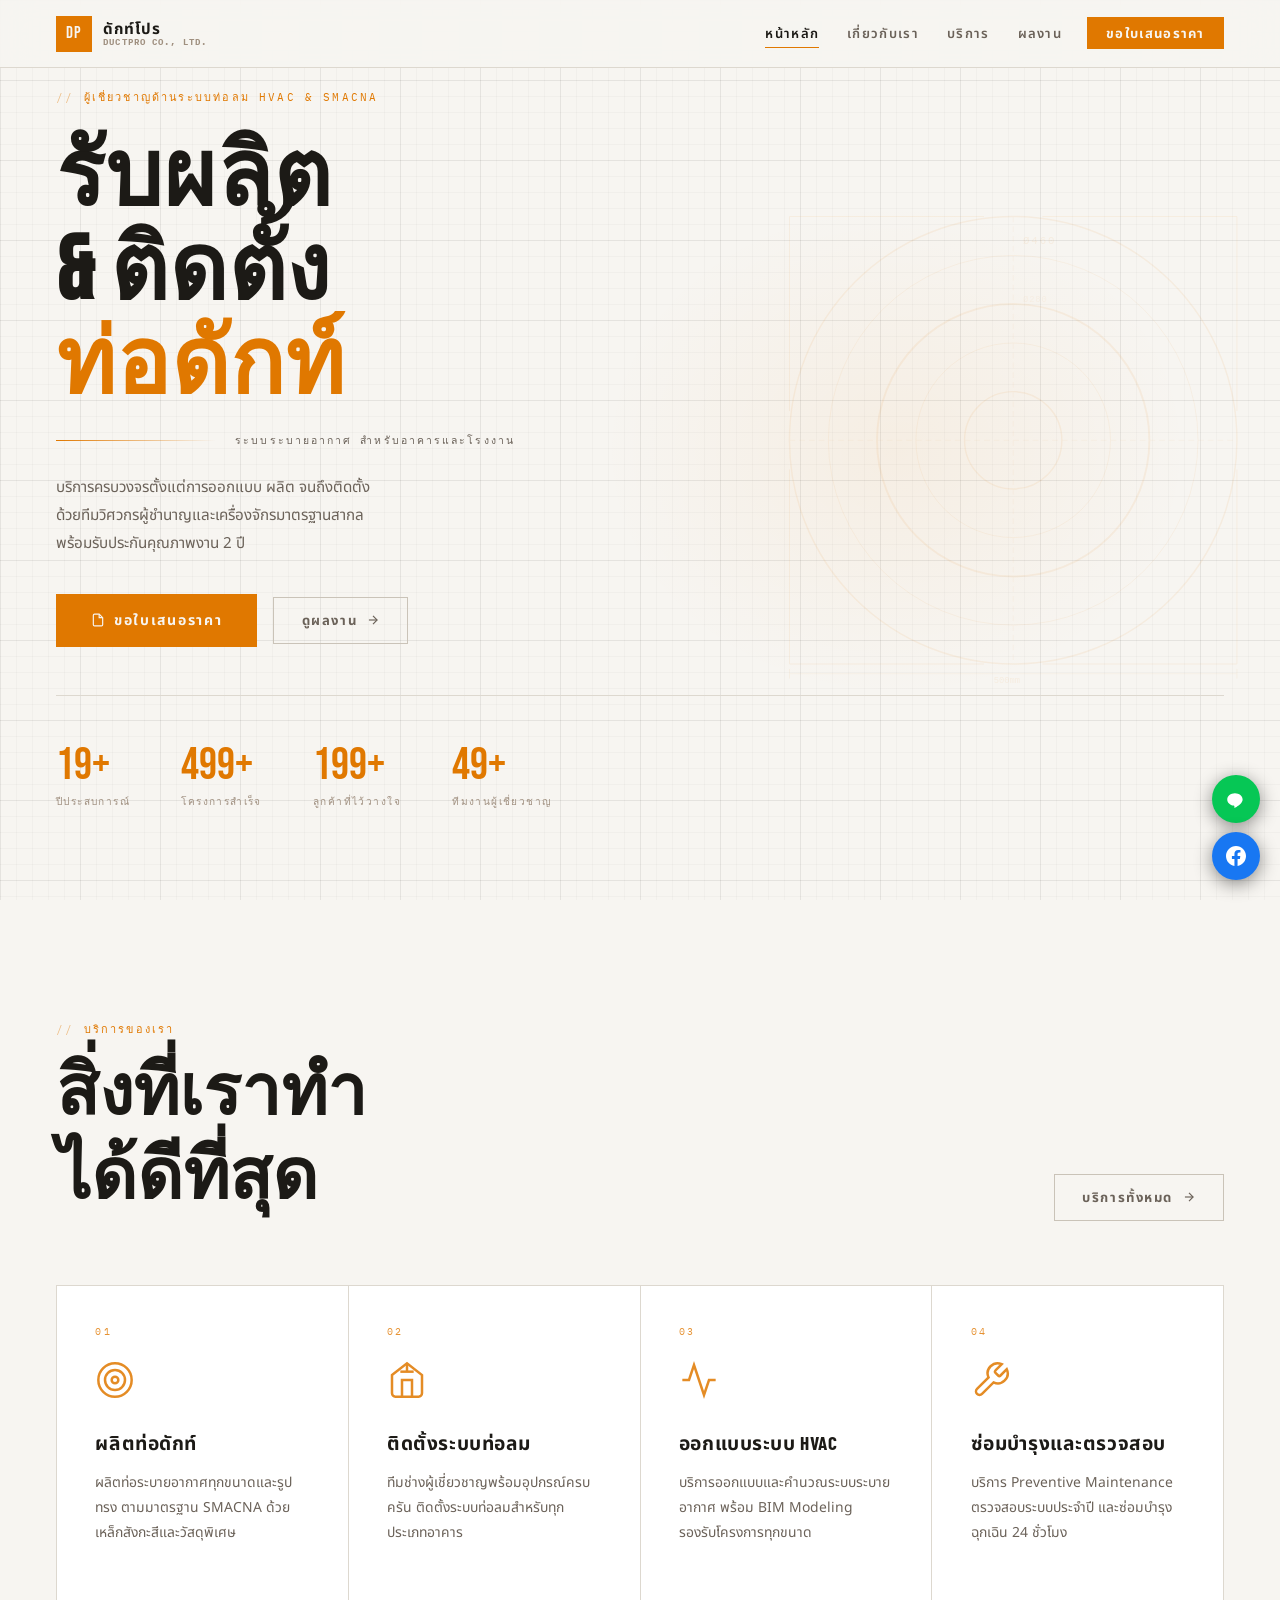
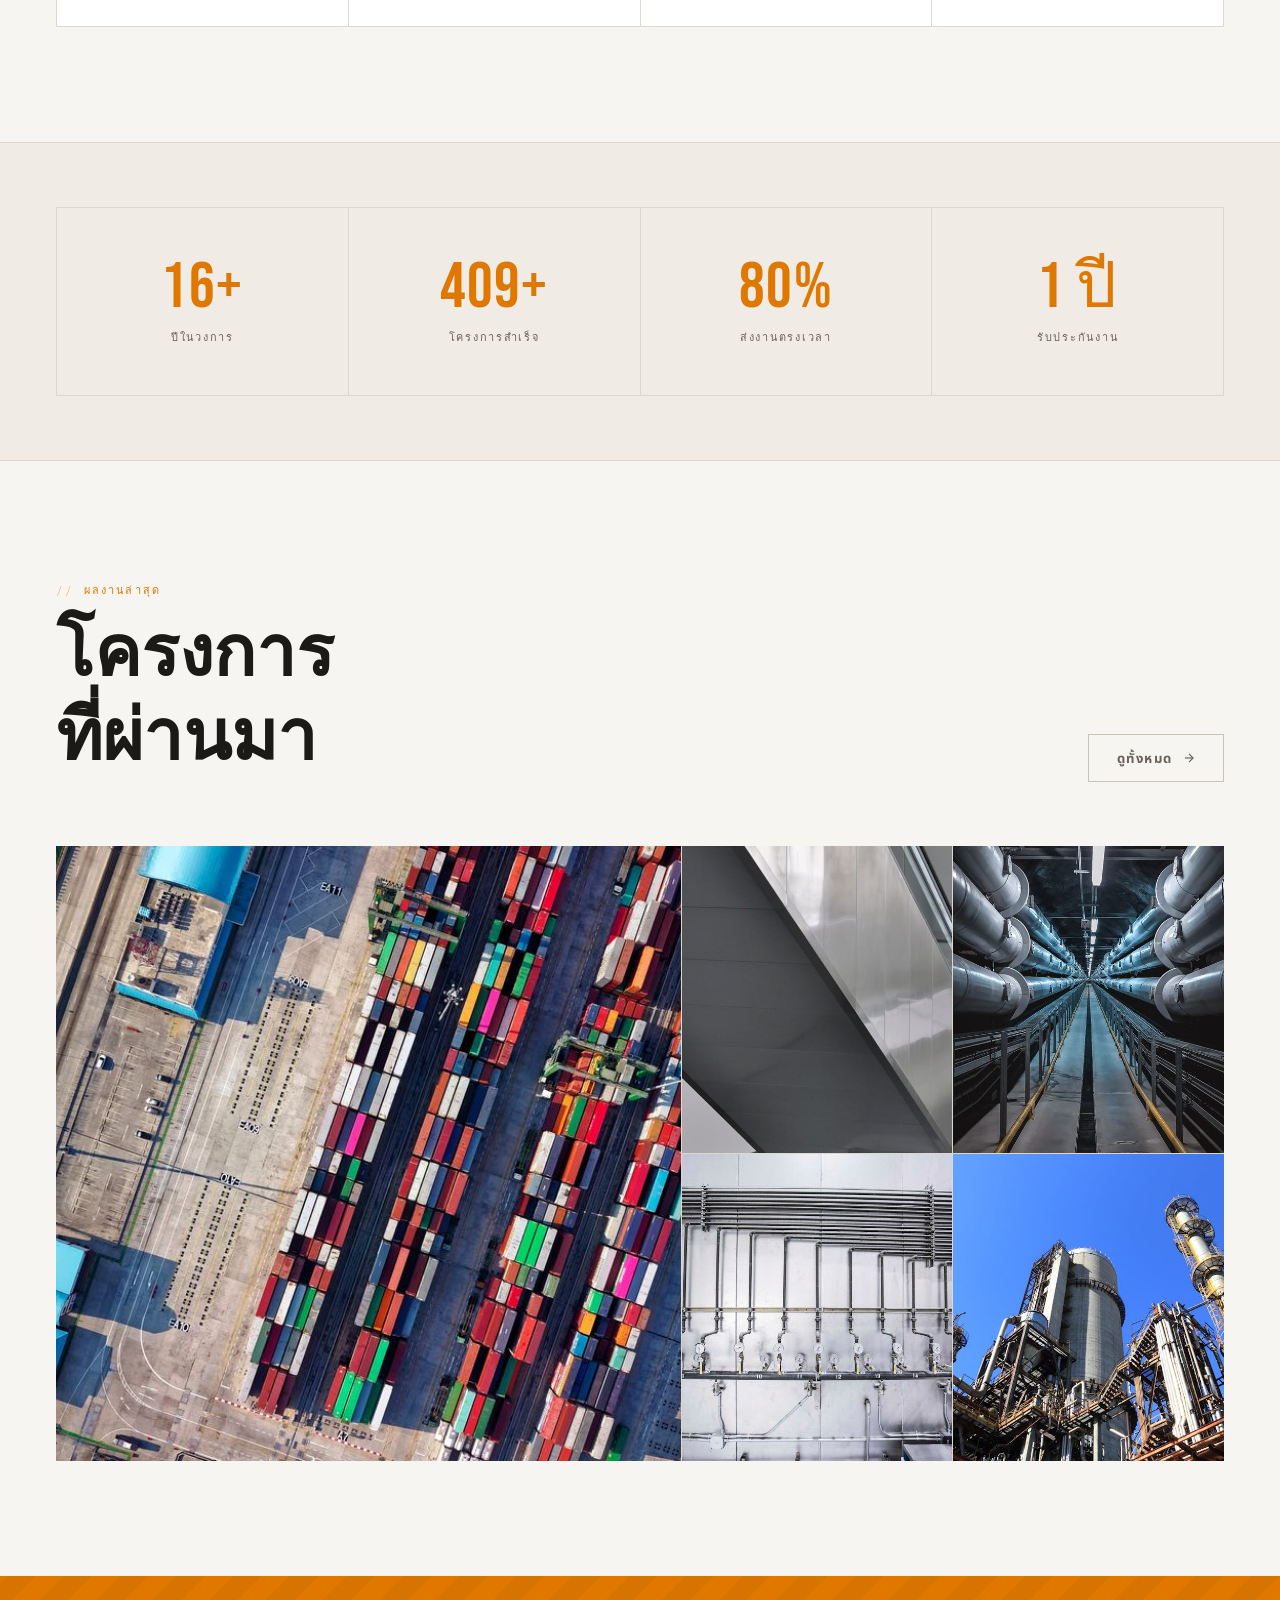
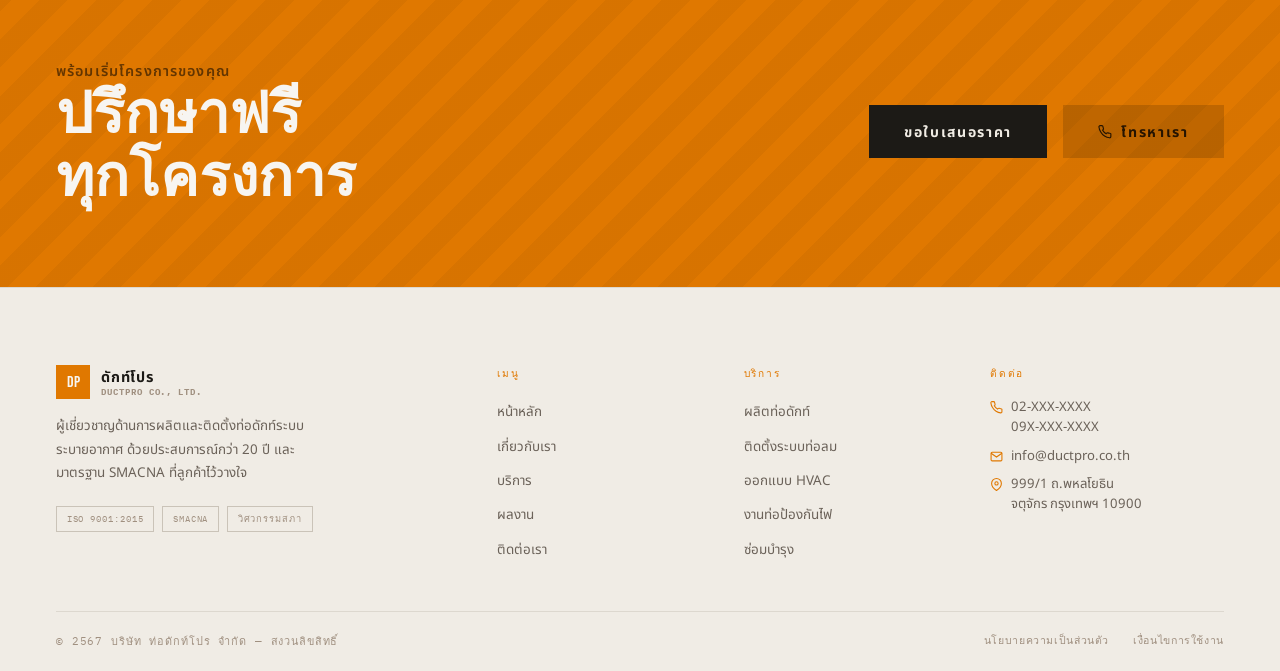
==== commit 182bb315: "Reduce hero title size; replace all real company names with generic mockups in portfolio" ====
--- a/index.html
+++ b/index.html
@@ -234,35 +234,35 @@
         <div class="port-item__bg" style="background:url('images/duct-6.jpg') center/cover no-repeat;"></div>
         <div class="port-item__overlay">
           <span class="port-item__tag">อาคารสำนักงาน</span>
-          <span class="port-item__name">สีลม ทาวเวอร์ — ระบบ AHU ชั้น B2–40</span>
+          <span class="port-item__name">อาคาร A — ระบบ AHU ชั้น B2–40</span>
         </div>
       </div>
       <div class="port-item port-r1">
         <div class="port-item__bg" style="background:url('images/duct-1.jpg') center/cover no-repeat;"></div>
         <div class="port-item__overlay">
           <span class="port-item__tag">โรงพยาบาล</span>
-          <span class="port-item__name">กรุงเทพ นอร์ธ</span>
+          <span class="port-item__name">โรงพยาบาลเอกชน — ย่านสุขุมวิท</span>
         </div>
       </div>
       <div class="port-item port-r2">
         <div class="port-item__bg" style="background:url('images/duct-4.jpg') center/cover no-repeat;"></div>
         <div class="port-item__overlay">
           <span class="port-item__tag">โรงงาน</span>
-          <span class="port-item__name">WHA Bangna</span>
+          <span class="port-item__name">โรงงานอุตสาหกรรม — บางนา</span>
         </div>
       </div>
       <div class="port-item port-r3">
         <div class="port-item__bg" style="background:url('images/duct-5.jpg') center/cover no-repeat;"></div>
         <div class="port-item__overlay">
           <span class="port-item__tag">โรงแรม</span>
-          <span class="port-item__name">แกรนด์ เรสซิเดนซ์</span>
+          <span class="port-item__name">โรงแรม 5 ดาว — ใจกลางเมือง</span>
         </div>
       </div>
       <div class="port-item port-r4">
         <div class="port-item__bg" style="background:url('images/duct-7.jpg') center/cover no-repeat;"></div>
         <div class="port-item__overlay">
           <span class="port-item__tag">ศูนย์การค้า</span>
-          <span class="port-item__name">เมกา รังสิต</span>
+          <span class="port-item__name">ศูนย์การค้า — รังสิต</span>
         </div>
       </div>
     </div>
--- a/css/style.css
+++ b/css/style.css
@@ -279,8 +279,8 @@
 .hero__eyebrow { margin-bottom: 1.25rem; }
 .hero__title {
   font-family: var(--font-disp);
-  font-size: clamp(3.8rem, 11vw, 10.5rem);
-  line-height: 0.88;
+  font-size: clamp(2.8rem, 7vw, 7rem);
+  line-height: 1.05;
   letter-spacing: 0.01em;
   color: var(--text);
 }
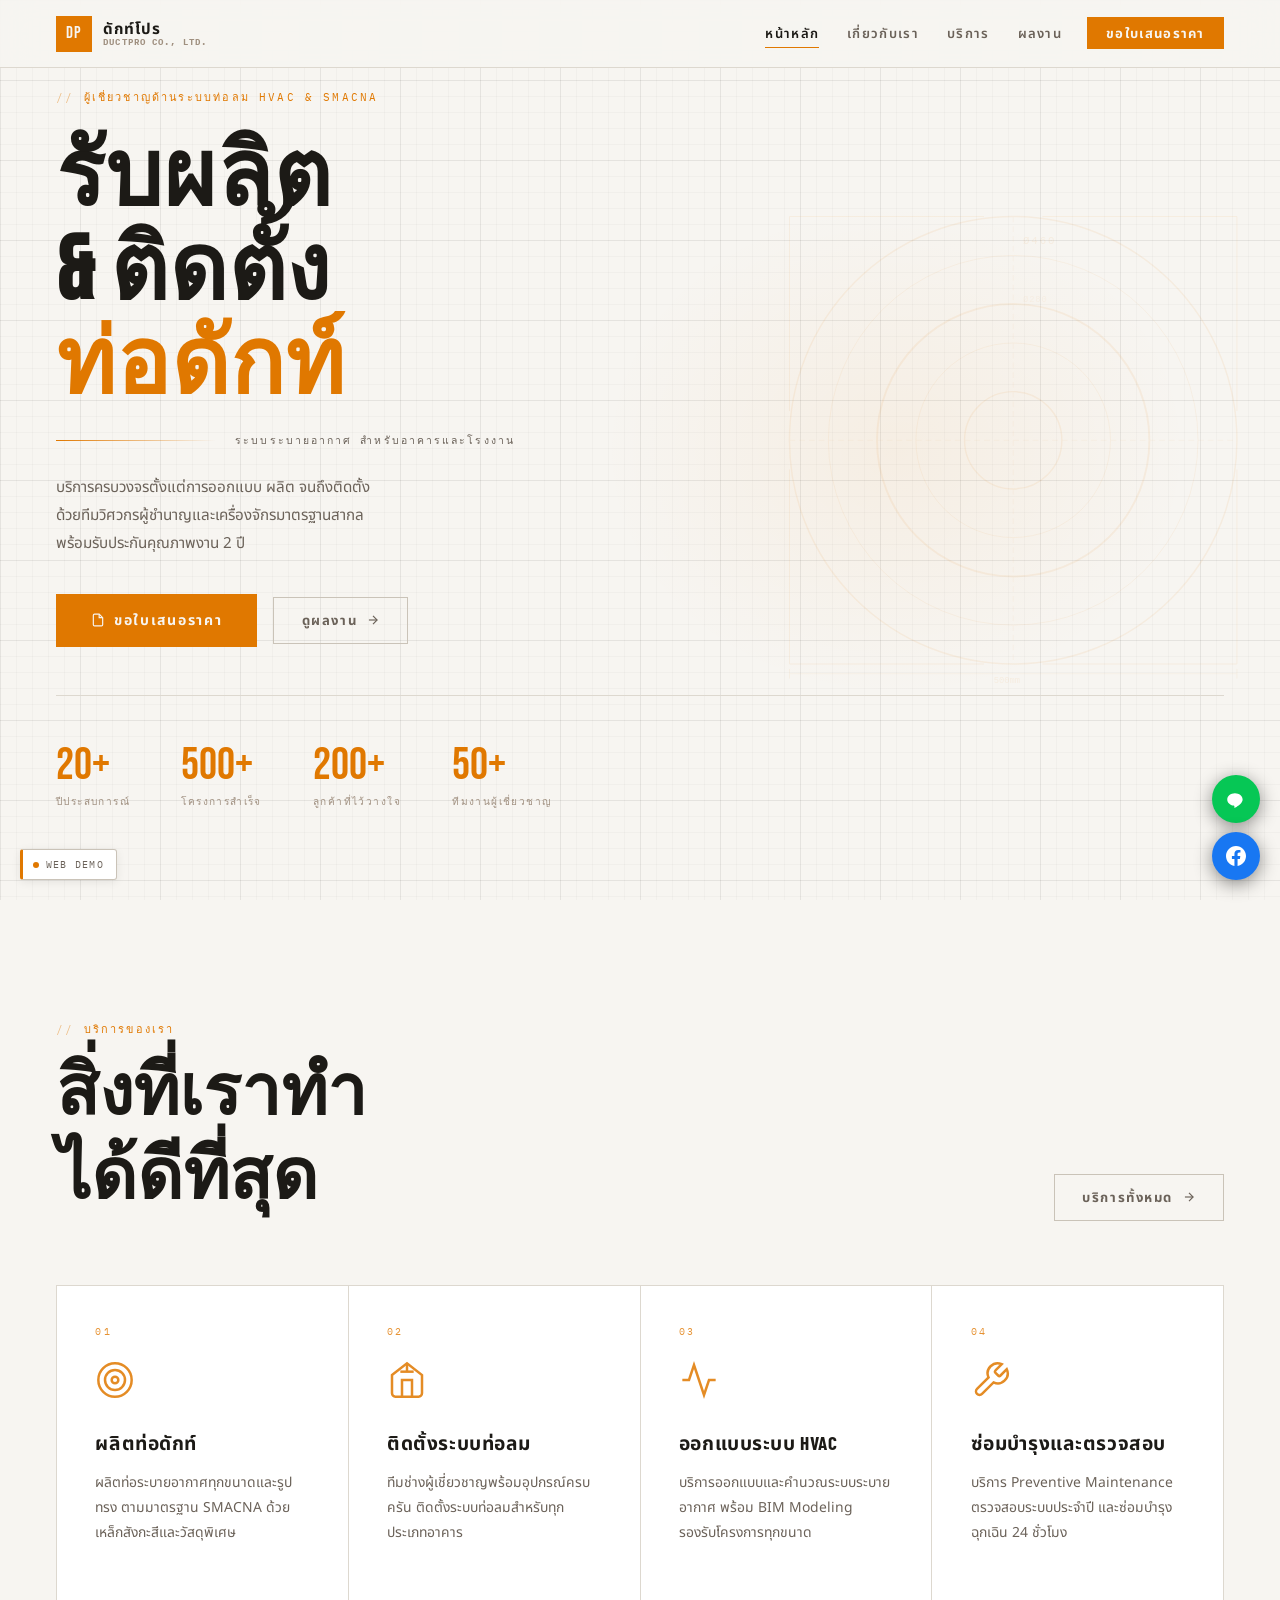
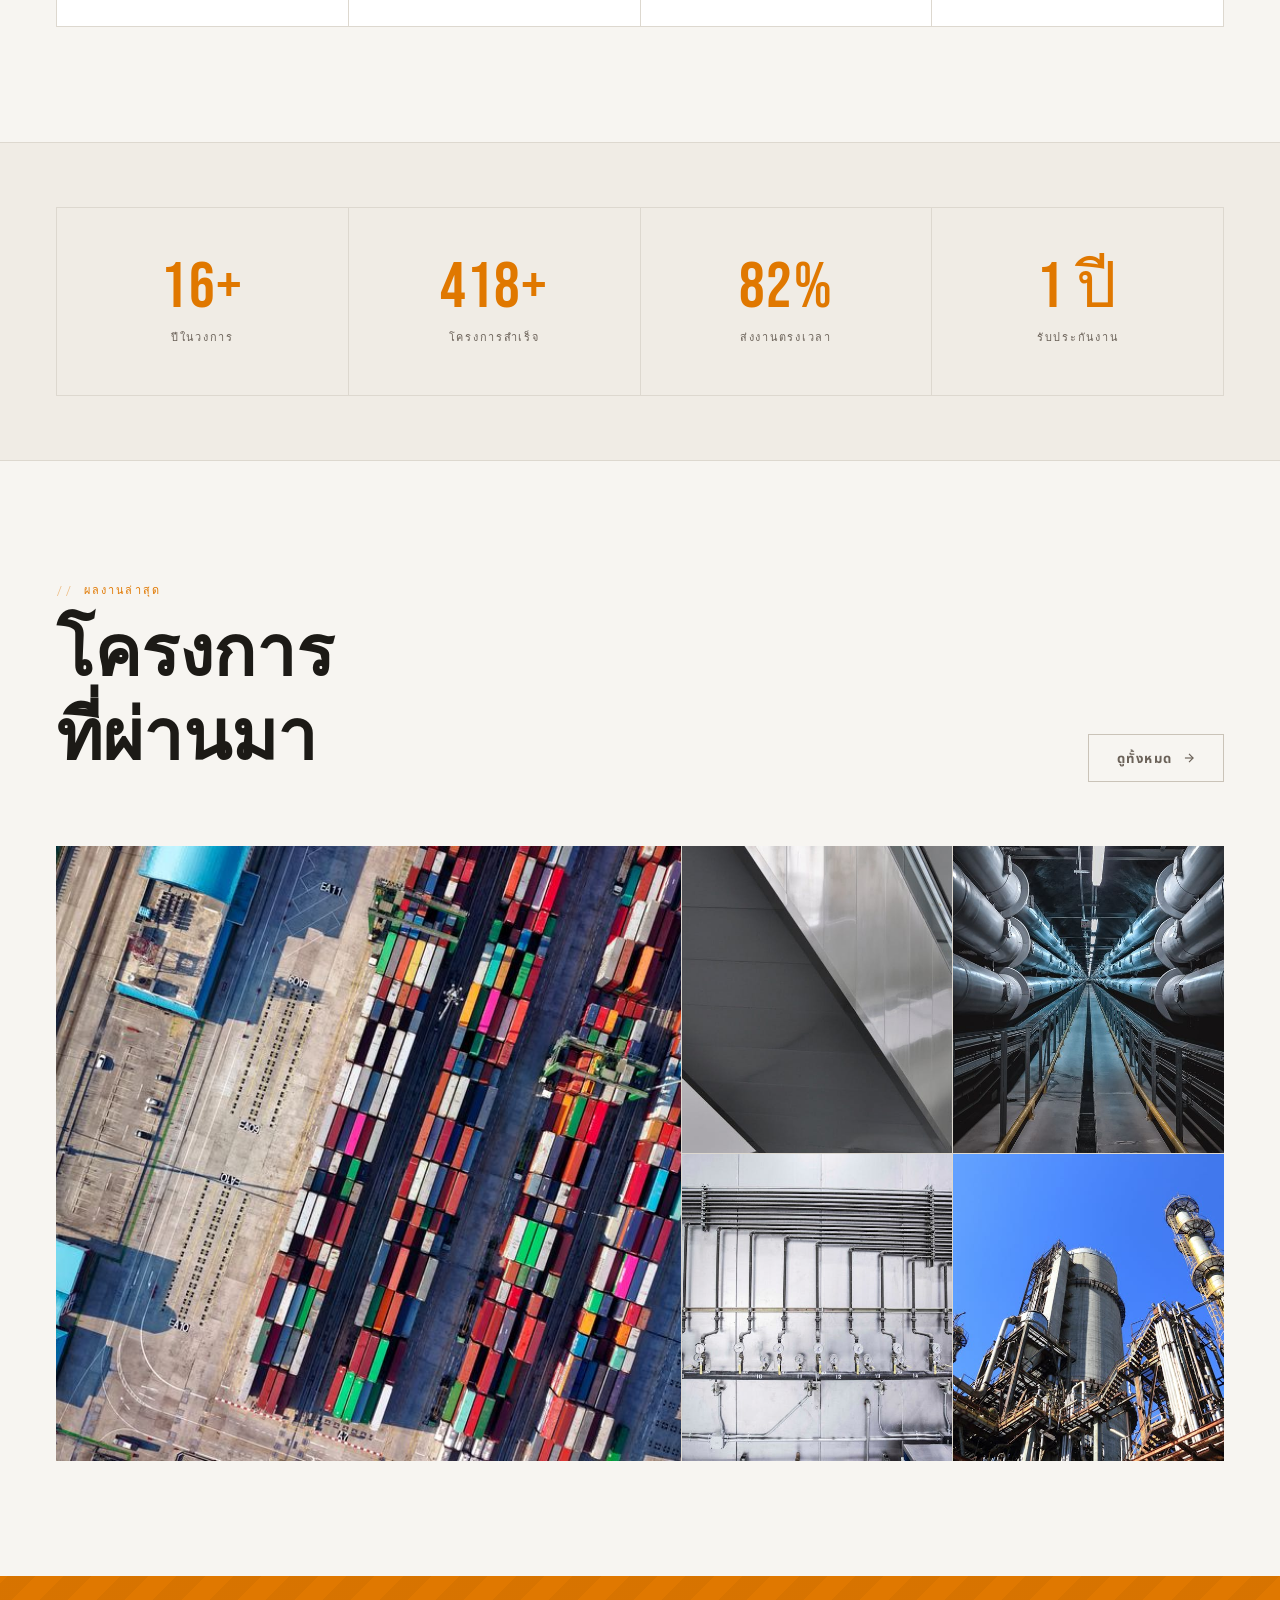
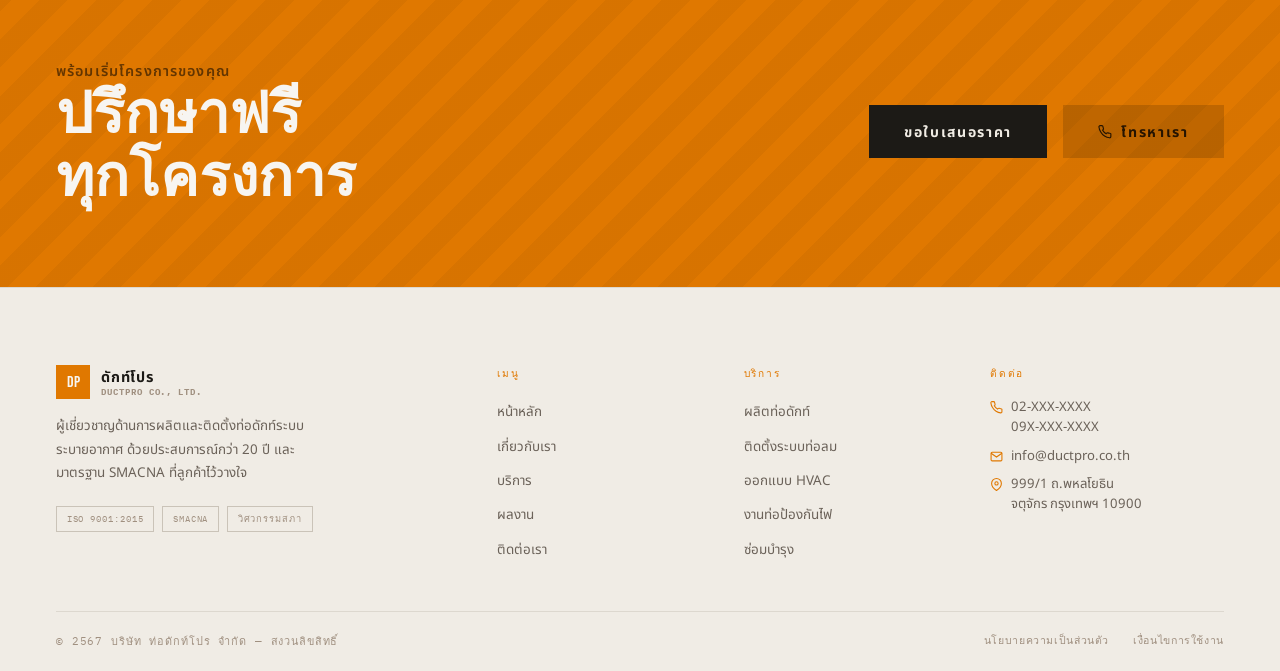
==== commit e1a1613c: "Add fixed demo badge to all pages" ====
--- a/index.html
+++ b/index.html
@@ -363,6 +363,11 @@
   </a>
 </div>
 
+<div class="demo-badge" aria-hidden="true">
+  <span class="demo-badge__dot"></span>
+  <span class="demo-badge__text">Web Demo</span>
+</div>
+
 <script src="js/main.js"></script>
 </body>
 </html>
--- a/css/style.css
+++ b/css/style.css
@@ -1507,3 +1507,41 @@
   .float-social__btn { width: 44px; height: 44px; }
   .float-social__btn svg { width: 18px; height: 18px; }
 }
+
+/* ── Demo Badge ──────────────────────────────────────────── */
+.demo-badge {
+  position: fixed;
+  bottom: 1.25rem;
+  left: 1.25rem;
+  z-index: 9000;
+  display: flex;
+  align-items: center;
+  gap: 0.45rem;
+  padding: 0.35rem 0.75rem 0.35rem 0.6rem;
+  background: var(--bg-card);
+  border: 1px solid var(--border-2);
+  border-left: 3px solid var(--accent);
+  border-radius: 3px;
+  box-shadow: 0 2px 10px rgba(0,0,0,0.08);
+  pointer-events: none;
+  user-select: none;
+}
+.demo-badge__dot {
+  width: 6px;
+  height: 6px;
+  border-radius: 50%;
+  background: var(--accent);
+  flex-shrink: 0;
+  animation: demo-pulse 2s ease-in-out infinite;
+}
+.demo-badge__text {
+  font-family: var(--font-mono);
+  font-size: 0.65rem;
+  letter-spacing: 0.12em;
+  color: var(--text-2);
+  text-transform: uppercase;
+}
+@keyframes demo-pulse {
+  0%, 100% { opacity: 1; }
+  50%       { opacity: 0.35; }
+}
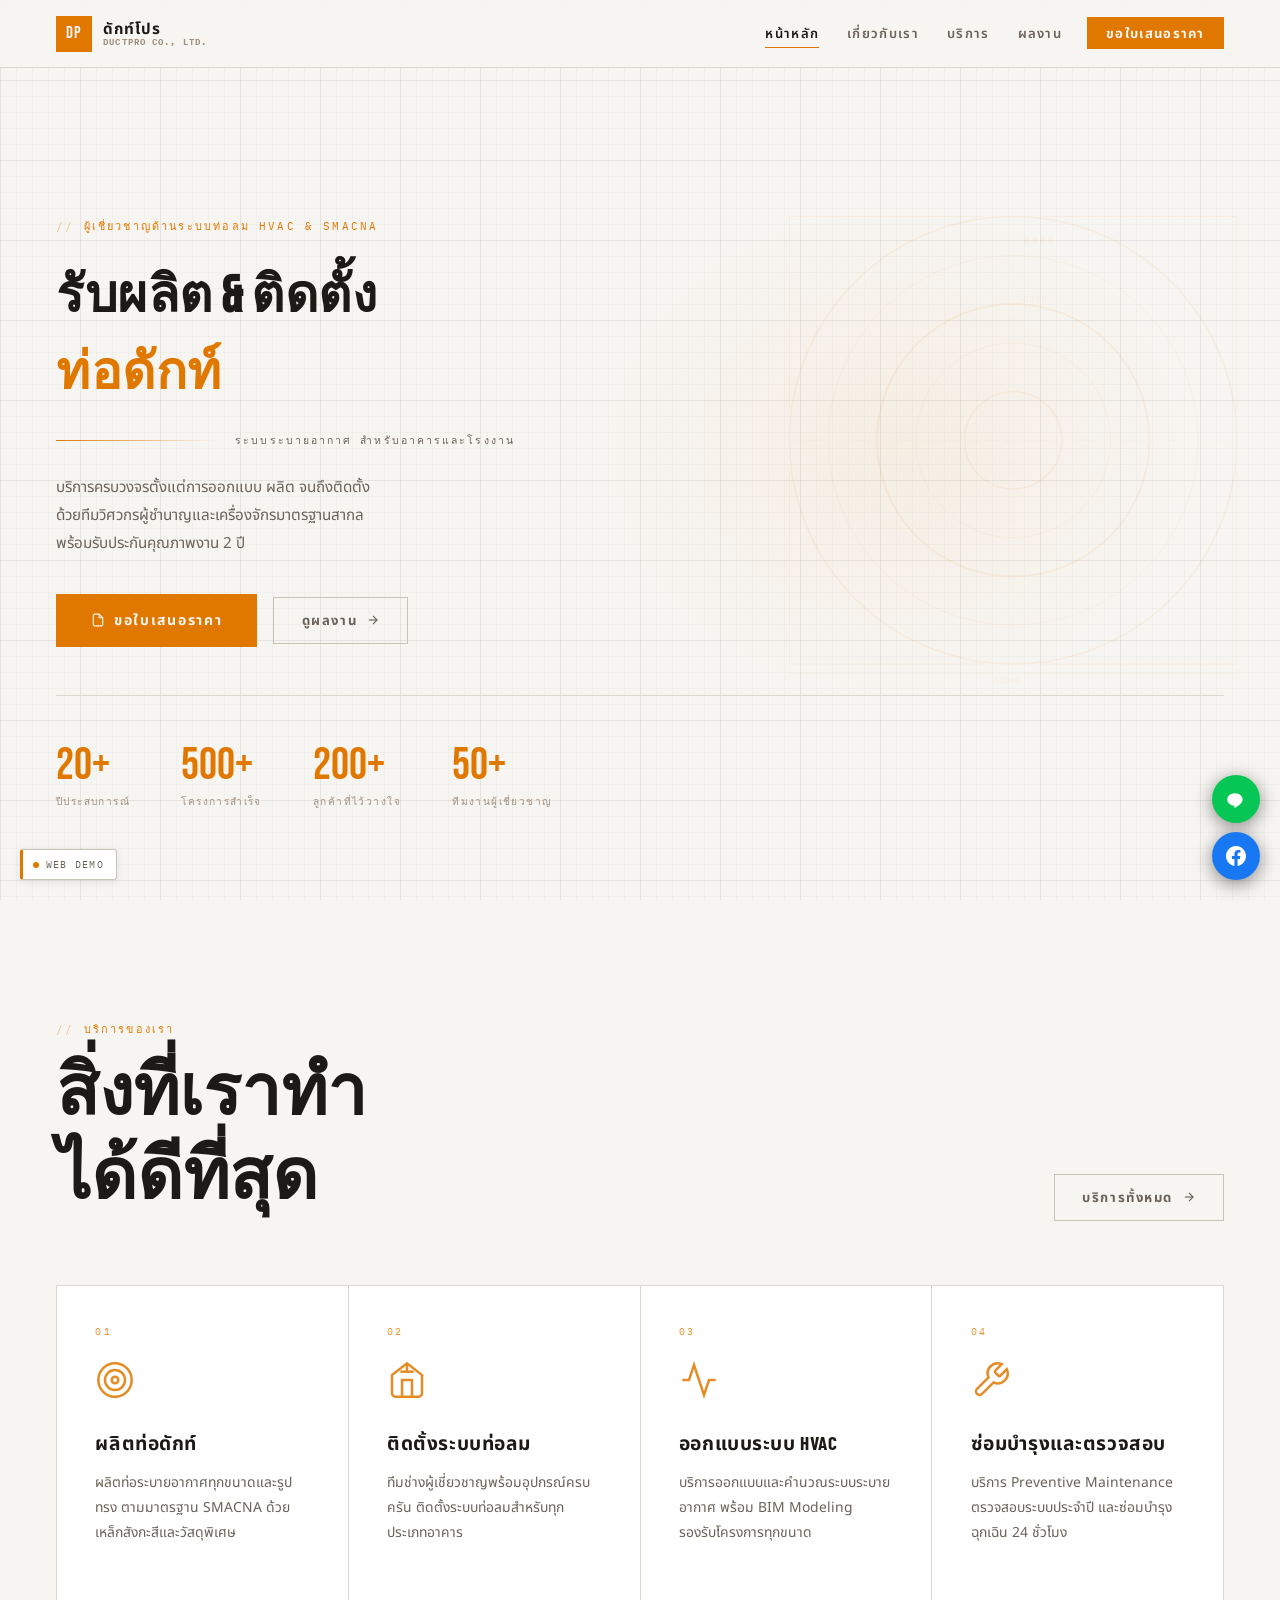
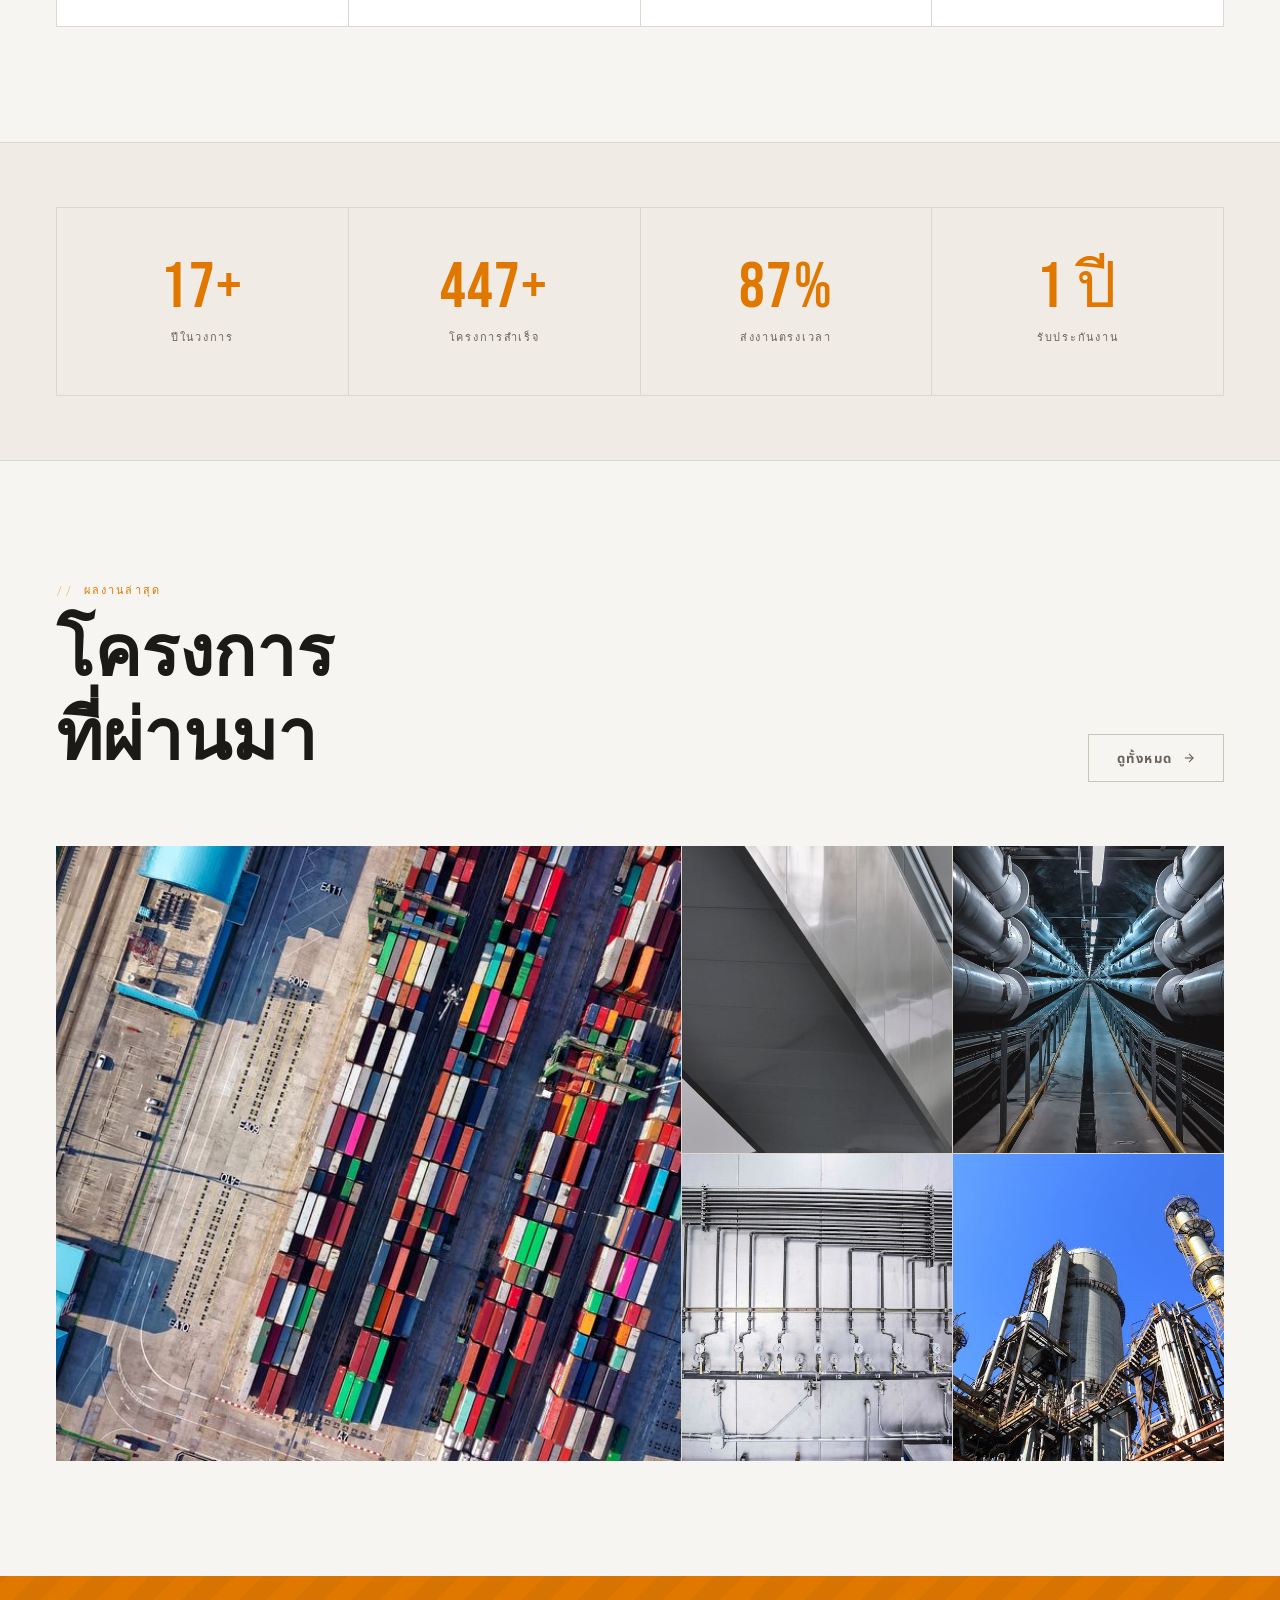
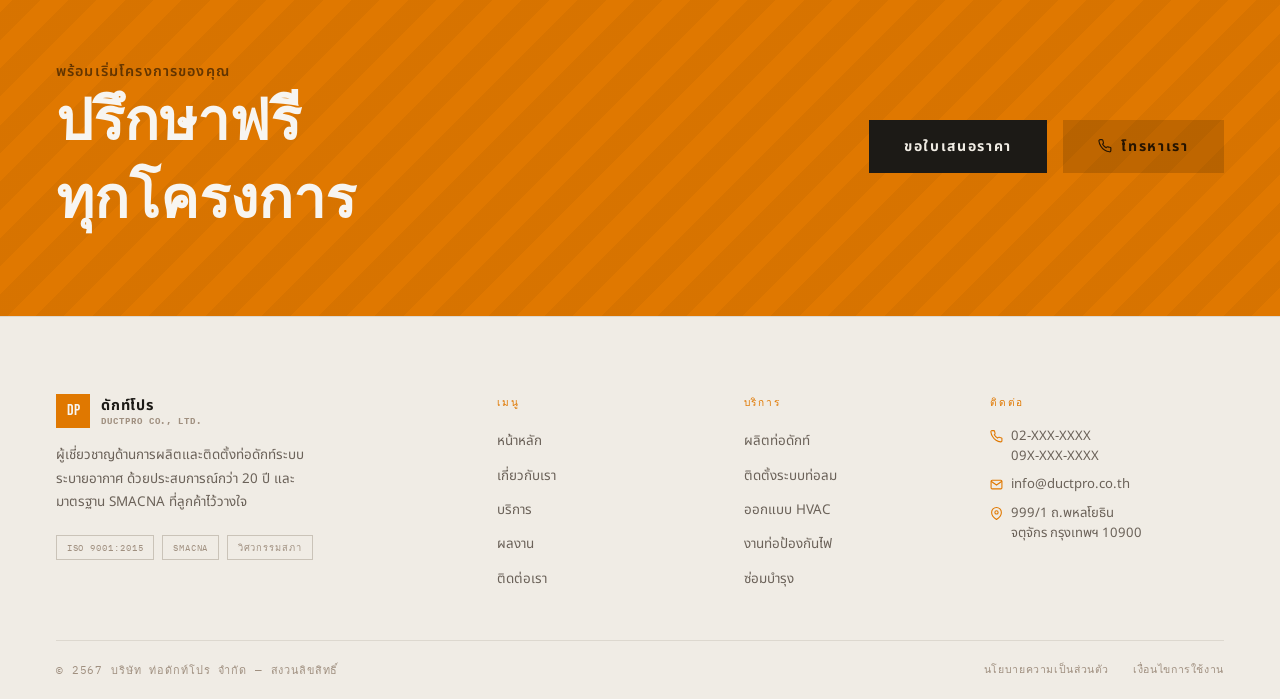
==== commit fddb0b16: "fix: reduce hero font size and increase line-height to 2 clean lines" ====
--- a/index.html
+++ b/index.html
@@ -76,8 +76,7 @@
         <span class="label">ผู้เชี่ยวชาญด้านระบบท่อลม HVAC &amp; SMACNA</span>
       </div>
       <h1 class="hero__title">
-        รับผลิต<br>
-        &amp; ติดตั้ง
+        รับผลิต &amp; ติดตั้ง
         <em>ท่อดักท์</em>
       </h1>
       <div class="hero__rule">
--- a/css/style.css
+++ b/css/style.css
@@ -279,8 +279,8 @@
 .hero__eyebrow { margin-bottom: 1.25rem; }
 .hero__title {
   font-family: var(--font-disp);
-  font-size: clamp(2.8rem, 7vw, 7rem);
-  line-height: 1.05;
+  font-size: clamp(1.8rem, 4vw, 3.2rem);
+  line-height: 1.5;
   letter-spacing: 0.01em;
   color: var(--text);
 }
@@ -609,7 +609,7 @@
 .cta-band__title {
   font-family: var(--font-disp);
   font-size: clamp(1.8rem, 4.5vw, 4rem);
-  line-height: 1.1;
+  line-height: 1.35;
   color: var(--bg);
 }
 .cta-band__sub {
@@ -641,7 +641,7 @@
 .page-hero__title {
   font-family: var(--font-disp);
   font-size: clamp(3rem, 9vw, 9rem);
-  line-height: 1.05;
+  line-height: 1.35;
   position: relative;
   z-index: 1;
 }
@@ -712,7 +712,7 @@
 .about-text h2 {
   font-family: var(--font-disp);
   font-size: clamp(2rem, 4vw, 3.5rem);
-  line-height: 1.1;
+  line-height: 1.35;
   margin-bottom: 1.5rem;
 }
 .about-text p {
@@ -1092,7 +1092,7 @@
 .contact-info__heading {
   font-family: var(--font-disp);
   font-size: clamp(2rem, 4vw, 3.8rem);
-  line-height: 1.1;
+  line-height: 1.35;
   margin-bottom: 1.5rem;
 }
 .contact-info__desc {
@@ -1165,7 +1165,7 @@
 .quote-form__head h3 {
   font-family: var(--font-disp);
   font-size: clamp(1.6rem, 3vw, 2.6rem);
-  line-height: 1.1;
+  line-height: 1.35;
   margin-top: 0.4rem;
 }
 .form-grid {
